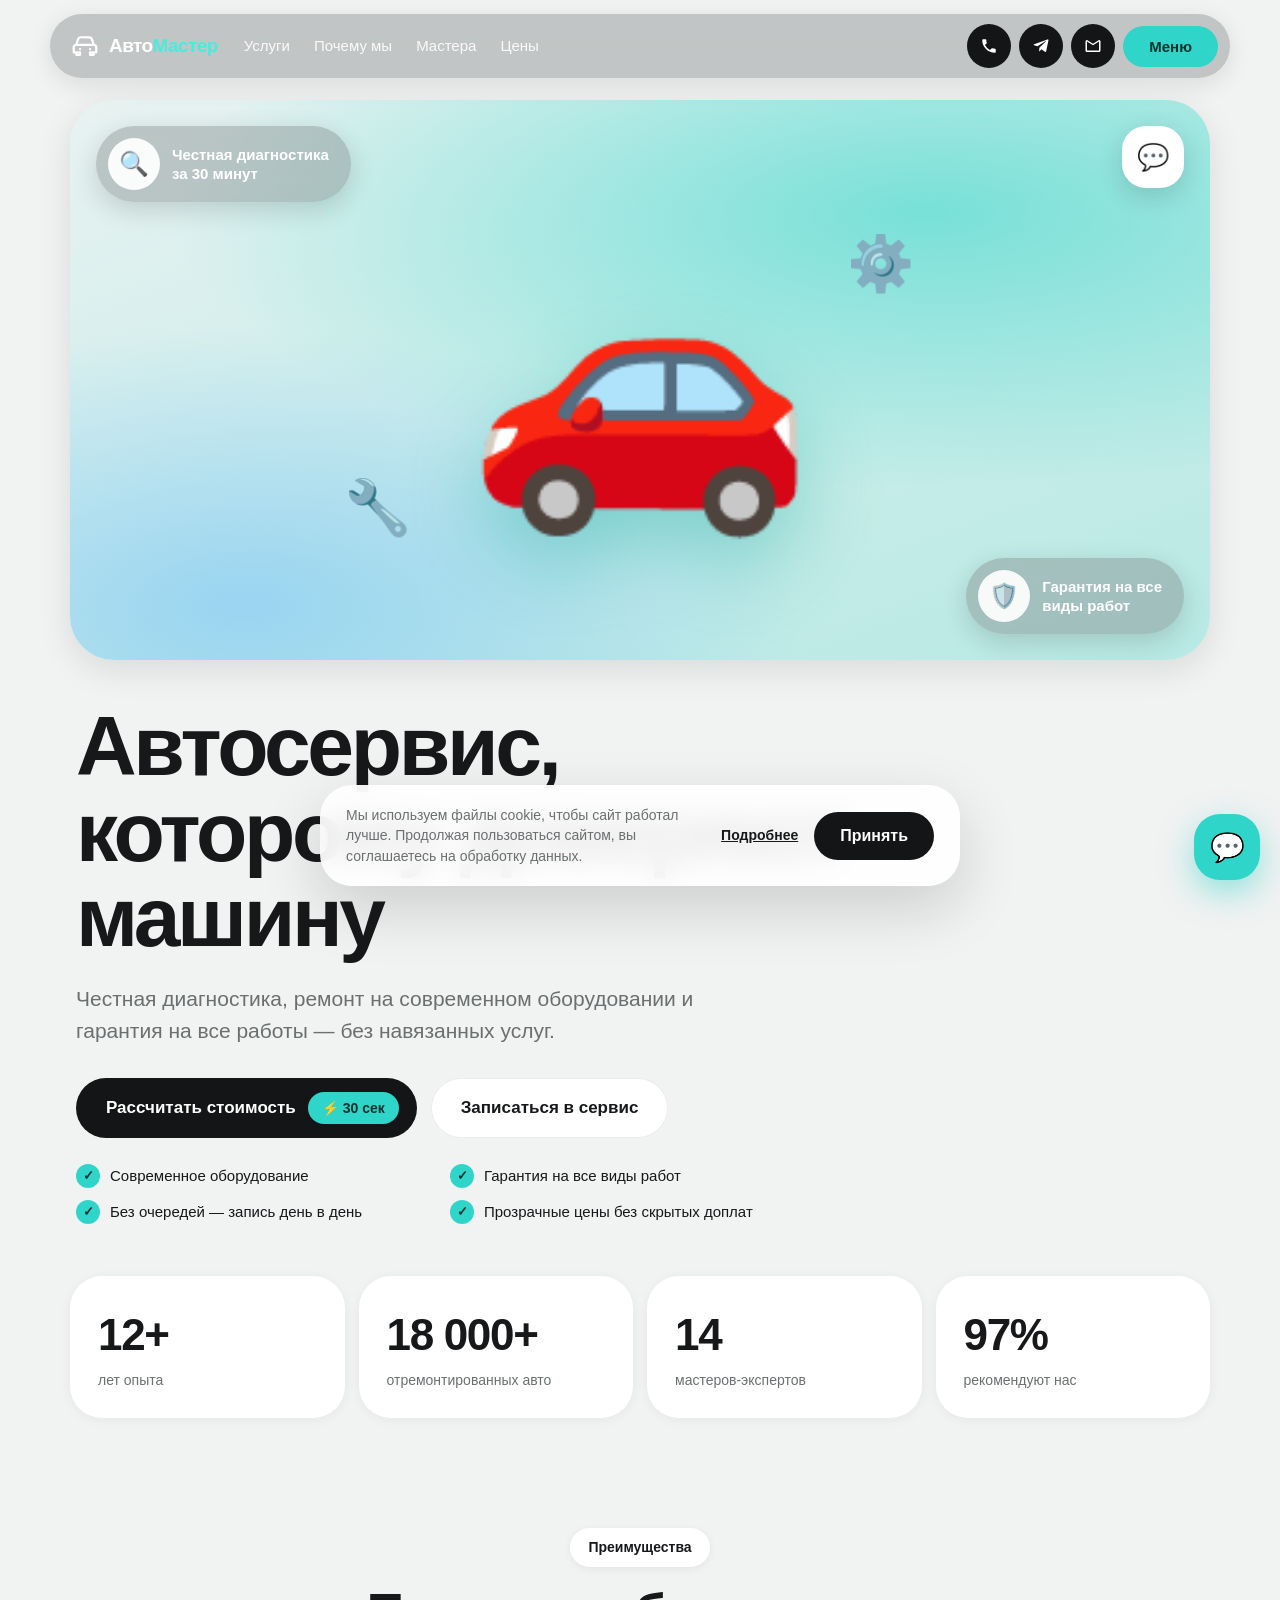
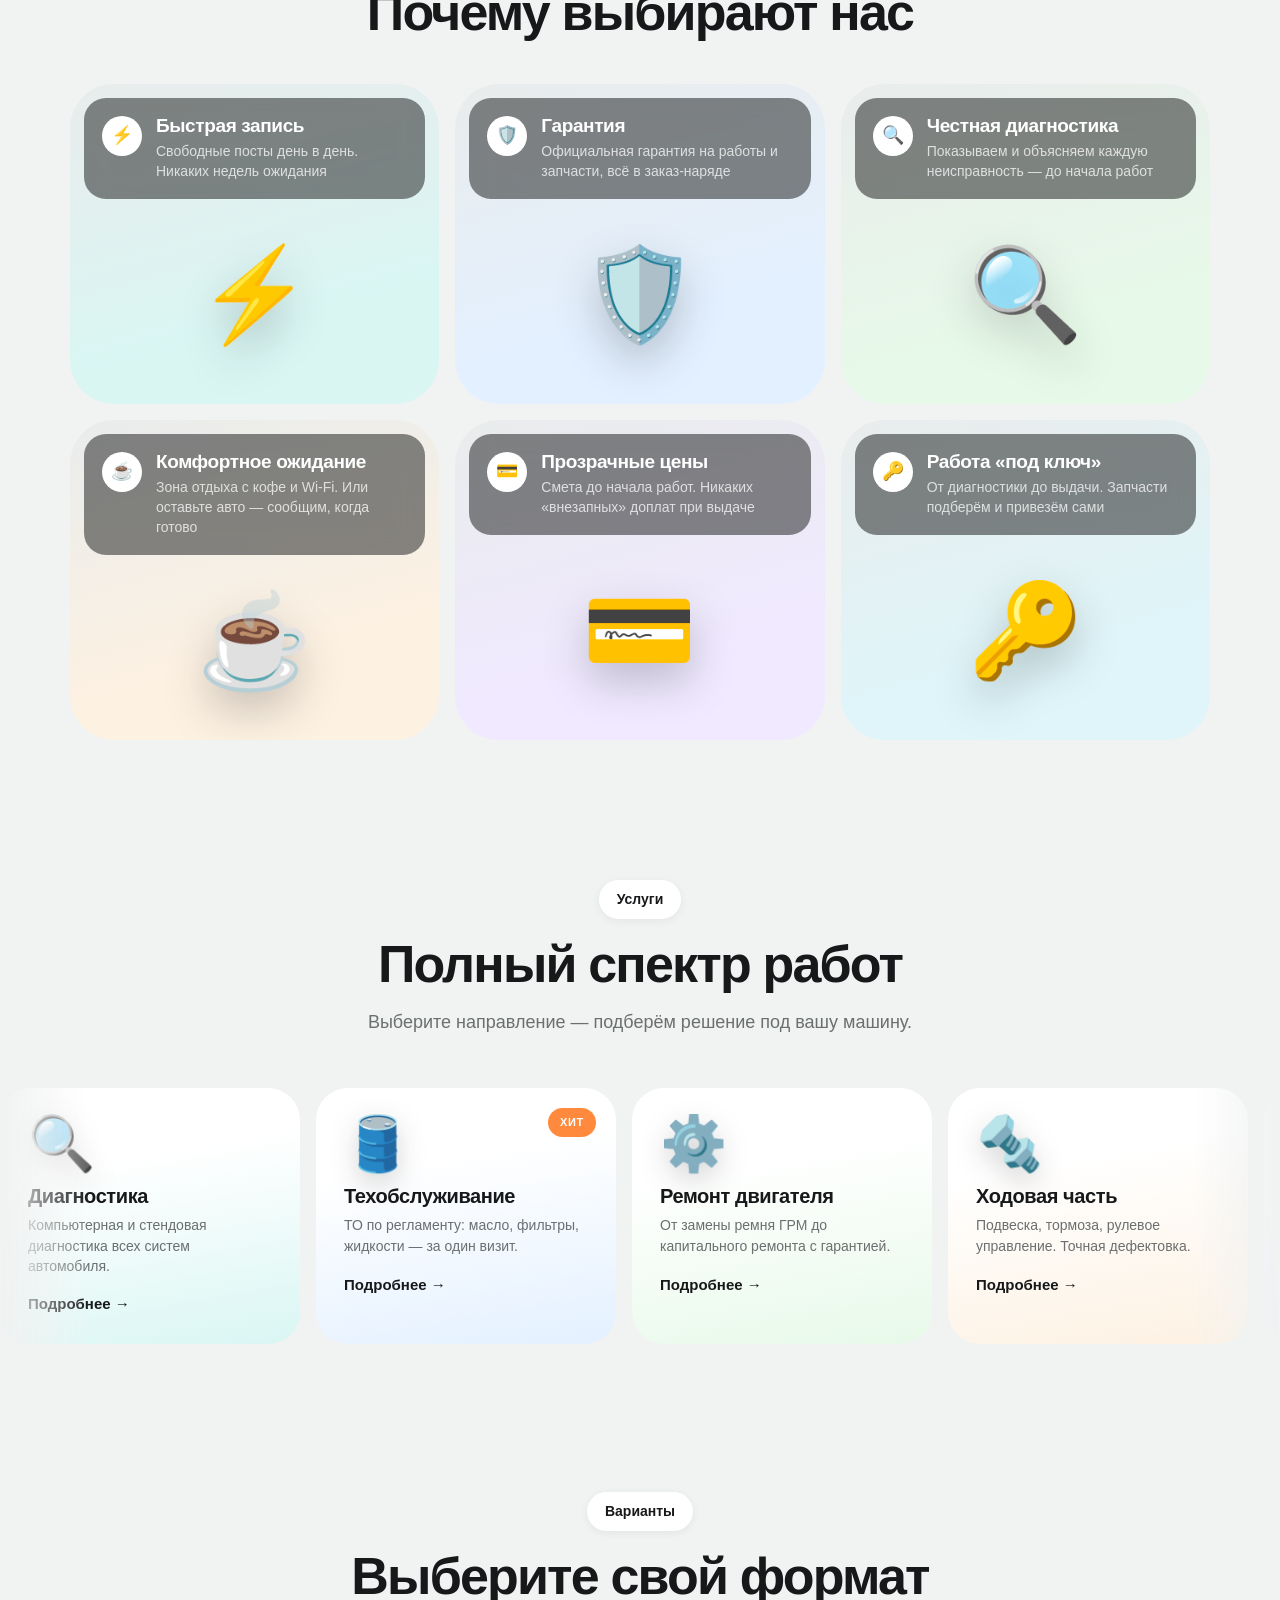
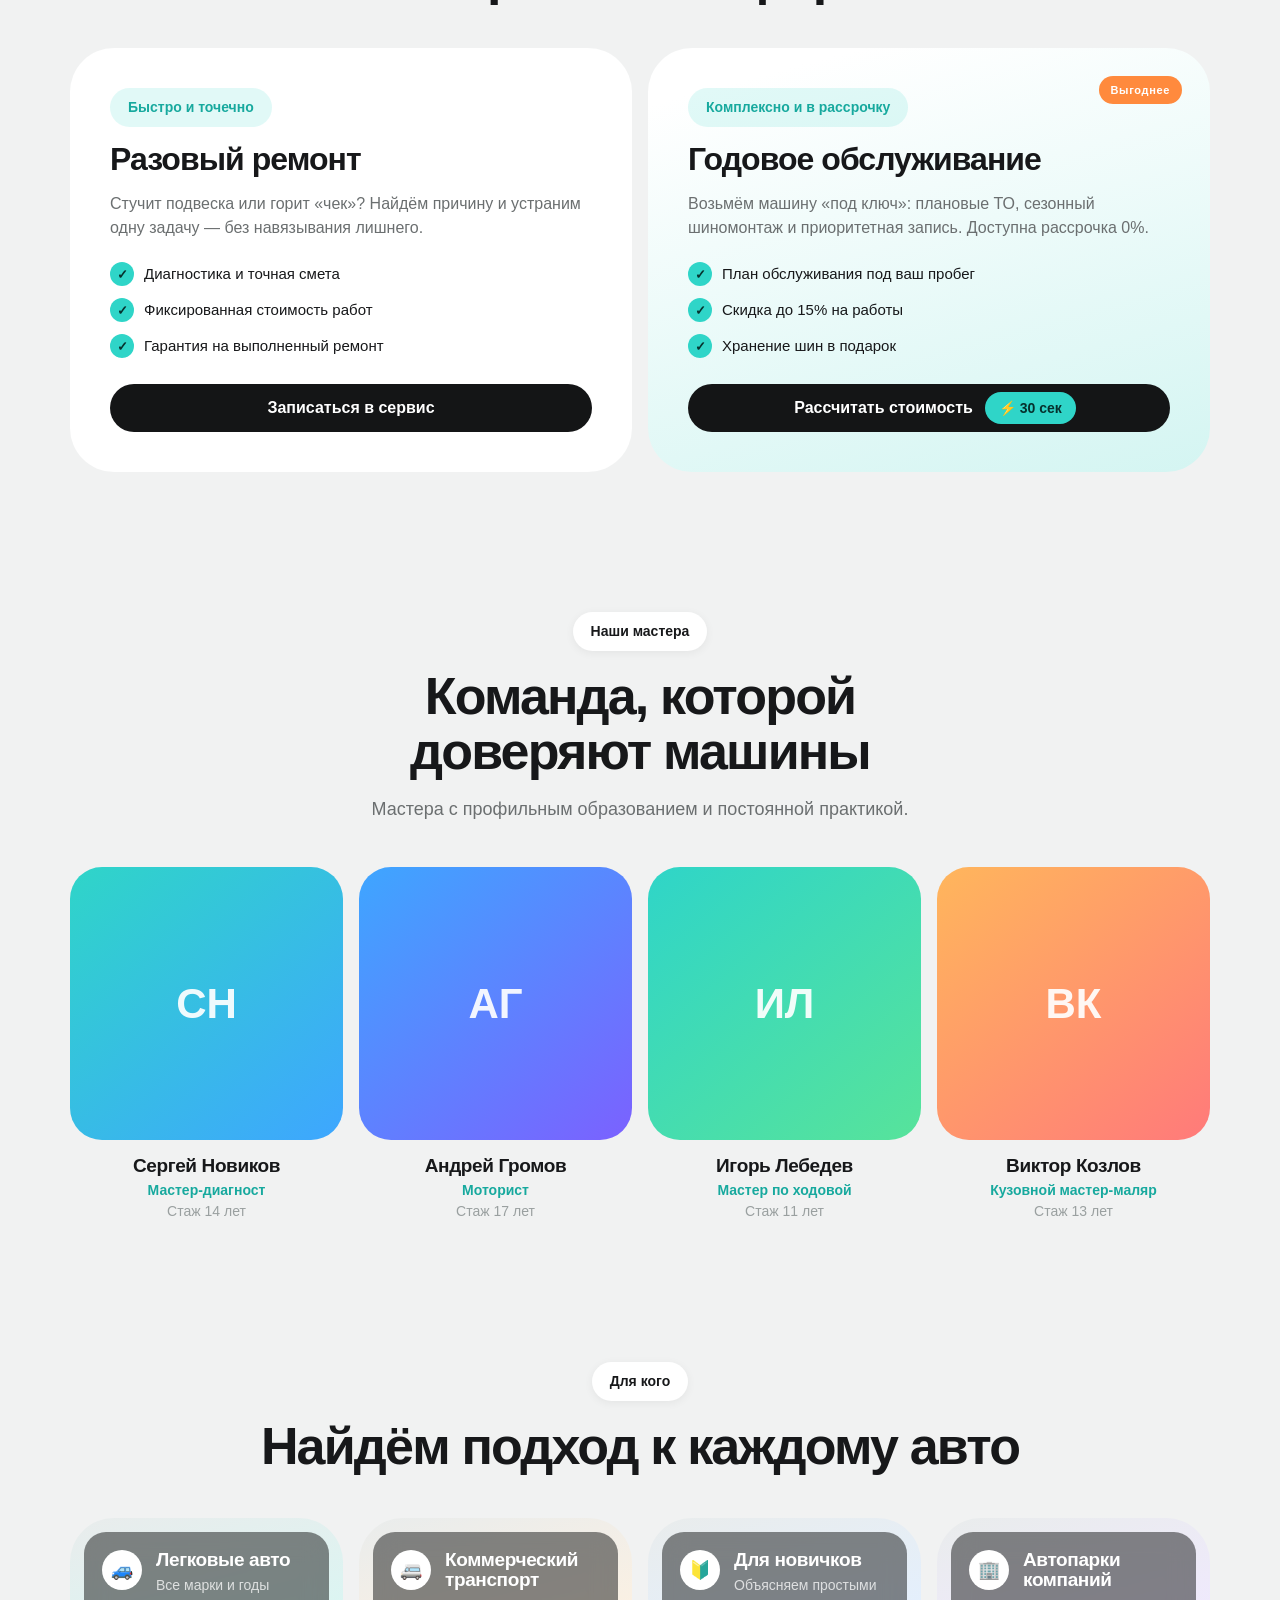
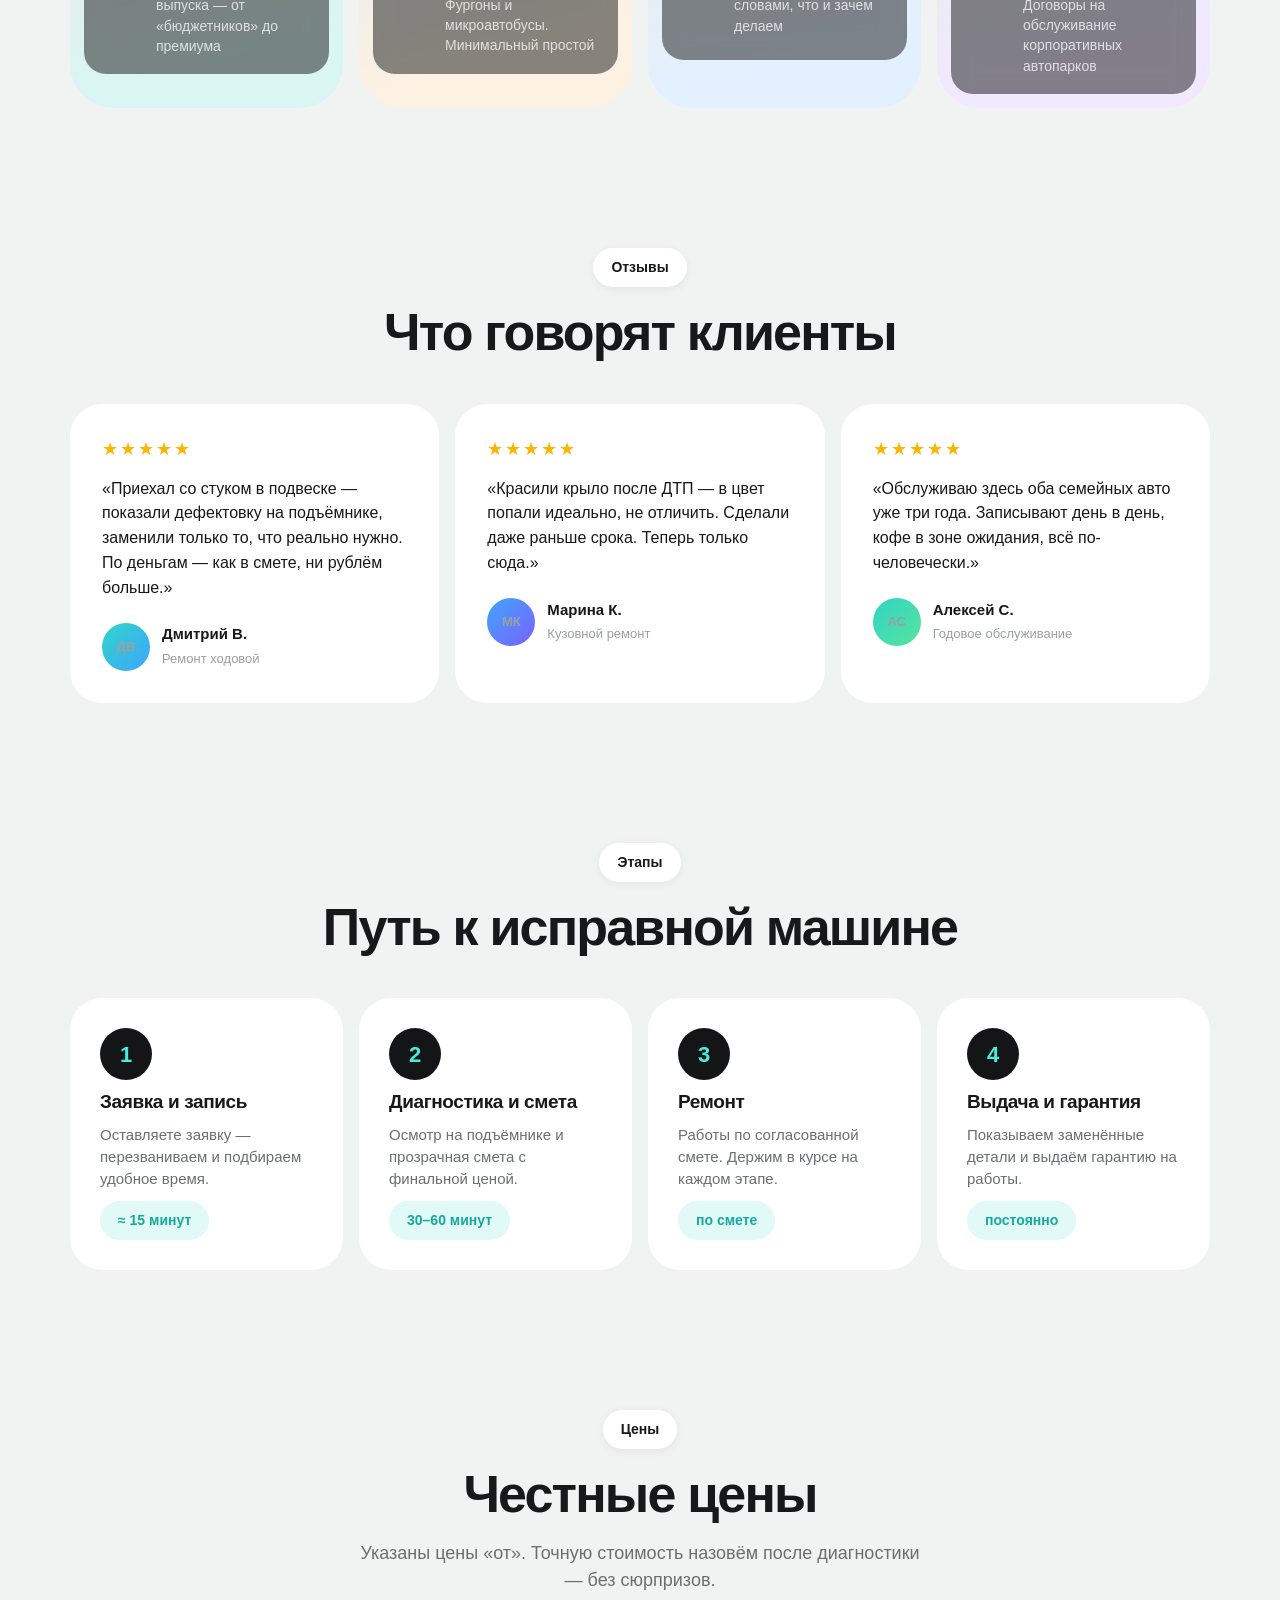
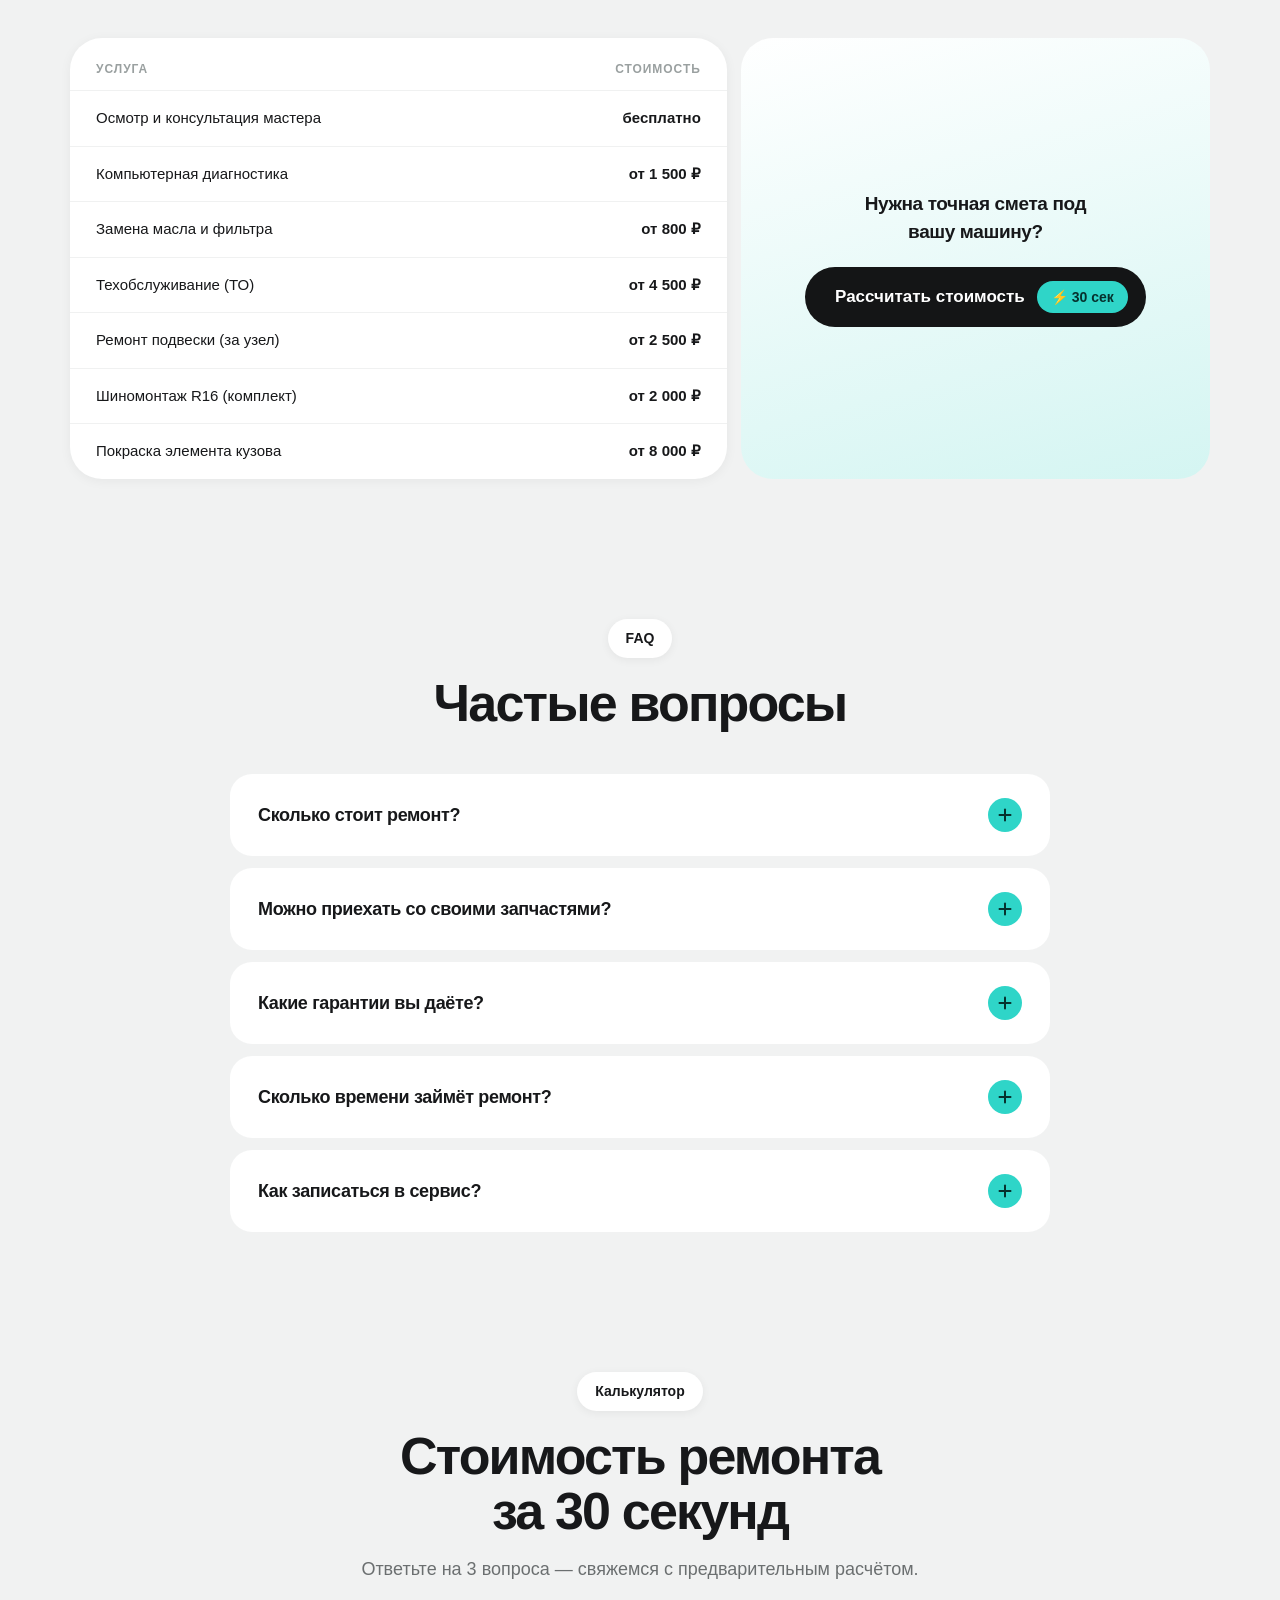
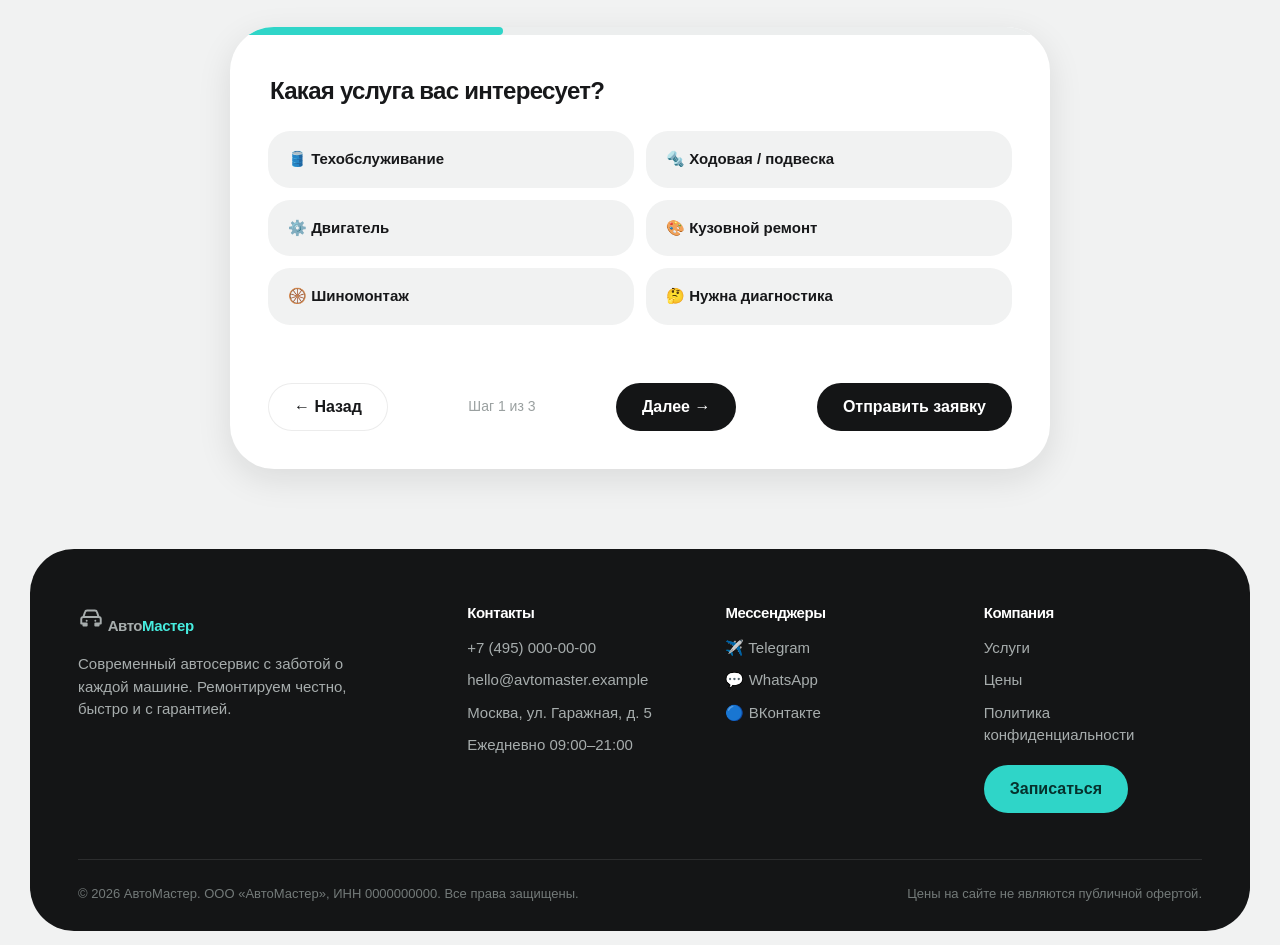
==== auto.html @ b0442d57 "Добавлен лендинг автомастерской «АвтоМастер» на том же дизайне - auto.html — копия дизайна стоматоло" ====
<!DOCTYPE html>
<html lang="ru">
<head>
  <meta charset="UTF-8" />
  <meta name="viewport" content="width=device-width, initial-scale=1.0" />
  <title>АвтоМастер — автосервис, которому доверяют машину | Москва</title>
  <meta name="description" content="Автосервис АвтоМастер в Москве: честная диагностика, гарантия на все работы, запись день в день, прозрачные цены. ТО, ремонт двигателя и ходовой, кузовной ремонт, шиномонтаж, автоэлектрика." />
  <meta name="keywords" content="автосервис, автомастерская, ремонт авто, ТО, диагностика, ремонт двигателя, ходовая, кузовной ремонт, шиномонтаж, Москва" />
  <meta name="theme-color" content="#2FD5C8" />

  <!-- Open Graph -->
  <meta property="og:type" content="website" />
  <meta property="og:title" content="АвтоМастер — автосервис, которому доверяют машину" />
  <meta property="og:description" content="Честная диагностика, гарантия на все работы, запись день в день. Запишитесь на ремонт онлайн." />
  <meta property="og:locale" content="ru_RU" />

  <link rel="stylesheet" href="styles.css" />

  <!-- Structured data for SEO -->
  <script type="application/ld+json">
  {
    "@context": "https://schema.org",
    "@type": "AutoRepair",
    "name": "АвтоМастер",
    "description": "Современный автосервис в Москве",
    "telephone": "+7 (495) 000-00-00",
    "address": {
      "@type": "PostalAddress",
      "streetAddress": "ул. Гаражная, д. 5",
      "addressLocality": "Москва",
      "addressCountry": "RU"
    },
    "openingHours": "Mo-Su 09:00-21:00",
    "priceRange": "₽₽"
  }
  </script>
</head>
<body data-brand="АвтоМастер">

  <!-- ===================== HEADER (floating capsule) ===================== -->
  <header class="header" id="header">
    <div class="header__bar">
      <a href="#hero" class="logo" aria-label="АвтоМастер — на главную">
        <svg width="30" height="30" viewBox="0 0 24 24" fill="none" xmlns="http://www.w3.org/2000/svg" aria-hidden="true">
          <path d="M5 11l1.5-4.5A2 2 0 0 1 8.4 5h7.2a2 2 0 0 1 1.9 1.5L19 11m-14 0h14m-14 0a2 2 0 0 0-2 2v4h2m14-6a2 2 0 0 1 2 2v4h-2m-14 0v2h3v-2m-3 0h3m8 0v2h3v-2m-3 0h3M8 14.5h.01M16 14.5h.01" stroke="currentColor" stroke-width="1.8" stroke-linecap="round" stroke-linejoin="round"/>
        </svg>
        <span class="logo__text">Авто<em>Мастер</em></span>
      </a>

      <nav class="header__nav" aria-label="Основная навигация">
        <a href="#services">Услуги</a>
        <a href="#why">Почему мы</a>
        <a href="#doctors">Мастера</a>
        <a href="#pricing">Цены</a>
      </nav>

      <div class="header__actions">
        <a href="tel:+74950000000" class="icon-btn" aria-label="Позвонить: +7 (495) 000-00-00">
          <svg width="18" height="18" viewBox="0 0 24 24" fill="none" aria-hidden="true"><path d="M6.6 10.8a15 15 0 0 0 6.6 6.6l2.2-2.2c.3-.3.7-.4 1-.2 1.2.4 2.4.6 3.6.6.6 0 1 .4 1 1V20c0 .6-.4 1-1 1A17 17 0 0 1 3 4c0-.6.4-1 1-1h3.4c.6 0 1 .4 1 1 0 1.3.2 2.5.6 3.6.1.4 0 .8-.3 1.1L6.6 10.8Z" fill="currentColor"/></svg>
        </a>
        <a href="#" class="icon-btn" aria-label="Написать в Telegram">
          <svg width="18" height="18" viewBox="0 0 24 24" fill="none" aria-hidden="true"><path d="M21.9 4.6 18.9 19c-.2 1-.8 1.2-1.7.8l-4.6-3.4-2.2 2.1c-.3.3-.5.5-.9.5l.3-4.7L18.4 6c.4-.3-.1-.5-.6-.2L7.3 12.4l-4.5-1.4c-1-.3-1-1 .2-1.4L20.6 3.2c.8-.3 1.5.2 1.3 1.4Z" fill="currentColor"/></svg>
        </a>
        <a href="mailto:hello@avtomaster.example" class="icon-btn" aria-label="Написать на почту">
          <svg width="18" height="18" viewBox="0 0 24 24" fill="none" aria-hidden="true"><path d="M4 4h16c1.1 0 2 .9 2 2v12c0 1.1-.9 2-2 2H4a2 2 0 0 1-2-2V6c0-1.1.9-2 2-2Zm8 7L4 6v12h16V6l-8 5Zm0-2 8-5H4l8 5Z" fill="currentColor"/></svg>
        </a>
        <button class="btn btn--accent header__menu-btn" id="burger" aria-expanded="false" aria-controls="menuOverlay">Меню</button>
      </div>
    </div>

    <!-- fullscreen menu overlay -->
    <div class="menu-overlay" id="menuOverlay" hidden>
      <nav class="menu-overlay__nav" aria-label="Меню">
        <a href="#services">Услуги</a>
        <a href="#why">Почему мы</a>
        <a href="#doctors">Мастера</a>
        <a href="#pricing">Цены</a>
        <a href="#reviews">Отзывы</a>
        <a href="#footer">Контакты</a>
      </nav>
      <div class="menu-overlay__foot">
        <a href="tel:+74950000000" class="menu-overlay__phone">+7 (495) 000-00-00</a>
        <button class="btn btn--dark btn--block" data-open-modal>Записаться в сервис</button>
      </div>
    </div>
  </header>

  <main>
    <!-- ===================== HERO ===================== -->
    <section class="hero" id="hero">
      <div class="container">
        <div class="hero__media reveal" data-reveal>
          <div class="hero__scene" aria-hidden="true">
            <span class="hero__tooth">🚗</span>
            <span class="hero__spark hero__spark--1">⚙️</span>
            <span class="hero__spark hero__spark--2">🔧</span>
          </div>
          <div class="glass-chip hero__chip hero__chip--1">
            <span class="glass-chip__icon">🔍</span>
            <span>Честная диагностика<br>за 30 минут</span>
          </div>
          <div class="glass-chip hero__chip hero__chip--2">
            <span class="glass-chip__icon">🛡️</span>
            <span>Гарантия на все<br>виды работ</span>
          </div>
          <button class="hero__chat" data-open-modal aria-label="Открыть форму записи">💬</button>
        </div>

        <div class="hero__content">
          <h1 class="hero__title">
            <span class="reveal" data-reveal>Автосервис,</span>
            <span class="reveal" data-reveal>которому доверяют</span>
            <span class="reveal" data-reveal>машину</span>
          </h1>
          <p class="hero__subtitle reveal" data-reveal>
            Честная диагностика, ремонт на современном оборудовании
            и гарантия на все работы — без навязанных услуг.
          </p>
          <div class="hero__cta reveal" data-reveal>
            <button class="btn btn--dark btn--xl" data-open-quiz>
              Рассчитать стоимость
              <span class="btn__pill">⚡ 30 сек</span>
            </button>
            <button class="btn btn--white btn--xl" data-open-modal>Записаться в сервис</button>
          </div>
          <ul class="hero__bullets reveal" data-reveal>
            <li><span class="check" aria-hidden="true">✓</span> Современное оборудование</li>
            <li><span class="check" aria-hidden="true">✓</span> Гарантия на все виды работ</li>
            <li><span class="check" aria-hidden="true">✓</span> Без очередей — запись день в день</li>
            <li><span class="check" aria-hidden="true">✓</span> Прозрачные цены без скрытых доплат</li>
          </ul>
        </div>

        <div class="stats reveal" data-reveal>
          <div class="stat">
            <span class="stat__num" data-count="12" data-suffix="+">0</span>
            <span class="stat__label">лет опыта</span>
          </div>
          <div class="stat">
            <span class="stat__num" data-count="18000" data-suffix="+">0</span>
            <span class="stat__label">отремонтированных авто</span>
          </div>
          <div class="stat">
            <span class="stat__num" data-count="14">0</span>
            <span class="stat__label">мастеров-экспертов</span>
          </div>
          <div class="stat">
            <span class="stat__num" data-count="97" data-suffix="%">0</span>
            <span class="stat__label">рекомендуют нас</span>
          </div>
        </div>
      </div>
    </section>

    <!-- ===================== WHY US ===================== -->
    <section class="section" id="why">
      <div class="container">
        <div class="section__head reveal" data-reveal>
          <span class="chip">Преимущества</span>
          <h2 class="section__title">Почему выбирают нас</h2>
        </div>
        <div class="grid grid--3">
          <article class="gcard reveal" data-reveal style="--tint:#d9f6f3">
            <div class="gcard__caption">
              <span class="gcard__dot" aria-hidden="true">⚡</span>
              <div><h3>Быстрая запись</h3><p>Свободные посты день в день. Никаких недель ожидания</p></div>
            </div>
            <span class="gcard__art" aria-hidden="true">⚡</span>
          </article>
          <article class="gcard reveal" data-reveal style="--tint:#e3f0ff">
            <div class="gcard__caption">
              <span class="gcard__dot" aria-hidden="true">🛡️</span>
              <div><h3>Гарантия</h3><p>Официальная гарантия на работы и запчасти, всё в заказ-наряде</p></div>
            </div>
            <span class="gcard__art" aria-hidden="true">🛡️</span>
          </article>
          <article class="gcard reveal" data-reveal style="--tint:#e7f9e9">
            <div class="gcard__caption">
              <span class="gcard__dot" aria-hidden="true">🔍</span>
              <div><h3>Честная диагностика</h3><p>Показываем и объясняем каждую неисправность — до начала работ</p></div>
            </div>
            <span class="gcard__art" aria-hidden="true">🔍</span>
          </article>
          <article class="gcard reveal" data-reveal style="--tint:#fdf1e2">
            <div class="gcard__caption">
              <span class="gcard__dot" aria-hidden="true">☕</span>
              <div><h3>Комфортное ожидание</h3><p>Зона отдыха с кофе и Wi-Fi. Или оставьте авто — сообщим, когда готово</p></div>
            </div>
            <span class="gcard__art" aria-hidden="true">☕</span>
          </article>
          <article class="gcard reveal" data-reveal style="--tint:#f0e9ff">
            <div class="gcard__caption">
              <span class="gcard__dot" aria-hidden="true">💳</span>
              <div><h3>Прозрачные цены</h3><p>Смета до начала работ. Никаких «внезапных» доплат при выдаче</p></div>
            </div>
            <span class="gcard__art" aria-hidden="true">💳</span>
          </article>
          <article class="gcard reveal" data-reveal style="--tint:#dff5f9">
            <div class="gcard__caption">
              <span class="gcard__dot" aria-hidden="true">🔑</span>
              <div><h3>Работа «под ключ»</h3><p>От диагностики до выдачи. Запчасти подберём и привезём сами</p></div>
            </div>
            <span class="gcard__art" aria-hidden="true">🔑</span>
          </article>
        </div>
      </div>
    </section>

    <!-- ===================== SERVICES (marquee) ===================== -->
    <section class="section" id="services">
      <div class="container">
        <div class="section__head reveal" data-reveal>
          <span class="chip">Услуги</span>
          <h2 class="section__title">Полный спектр работ</h2>
          <p class="section__lead">Выберите направление — подберём решение под вашу машину.</p>
        </div>
      </div>

      <div class="marquee" aria-label="Список услуг">
        <div class="marquee__track">
          <article class="service-card" style="--tint:#d9f6f3">
            <span class="service-card__icon" aria-hidden="true">🔍</span>
            <h3>Диагностика</h3>
            <p>Компьютерная и стендовая диагностика всех систем автомобиля.</p>
            <a href="#quiz" data-open-quiz class="link-arrow">Подробнее →</a>
          </article>
          <article class="service-card" style="--tint:#e3f0ff">
            <span class="badge badge--hit">ХИТ</span>
            <span class="service-card__icon" aria-hidden="true">🛢️</span>
            <h3>Техобслуживание</h3>
            <p>ТО по регламенту: масло, фильтры, жидкости — за один визит.</p>
            <a href="#quiz" data-open-quiz class="link-arrow">Подробнее →</a>
          </article>
          <article class="service-card" style="--tint:#e7f9e9">
            <span class="service-card__icon" aria-hidden="true">⚙️</span>
            <h3>Ремонт двигателя</h3>
            <p>От замены ремня ГРМ до капитального ремонта с гарантией.</p>
            <a href="#quiz" data-open-quiz class="link-arrow">Подробнее →</a>
          </article>
          <article class="service-card" style="--tint:#fdf1e2">
            <span class="service-card__icon" aria-hidden="true">🔩</span>
            <h3>Ходовая часть</h3>
            <p>Подвеска, тормоза, рулевое управление. Точная дефектовка.</p>
            <a href="#quiz" data-open-quiz class="link-arrow">Подробнее →</a>
          </article>
          <article class="service-card" style="--tint:#f0e9ff">
            <span class="service-card__icon" aria-hidden="true">🎨</span>
            <h3>Кузовной ремонт</h3>
            <p>Рихтовка, покраска в камере, полировка. Цвет — в точное попадание.</p>
            <a href="#quiz" data-open-quiz class="link-arrow">Подробнее →</a>
          </article>
          <article class="service-card" style="--tint:#dff5f9">
            <span class="badge badge--hit">ХИТ</span>
            <span class="service-card__icon" aria-hidden="true">🛞</span>
            <h3>Шиномонтаж</h3>
            <p>Переобувка, балансировка, хранение сезонных шин.</p>
            <a href="#quiz" data-open-quiz class="link-arrow">Подробнее →</a>
          </article>
          <article class="service-card" style="--tint:#ffeef0">
            <span class="service-card__icon" aria-hidden="true">🔌</span>
            <h3>Автоэлектрика</h3>
            <p>Проводка, стартеры, генераторы, сигнализации и мультимедиа.</p>
            <a href="#quiz" data-open-quiz class="link-arrow">Подробнее →</a>
          </article>
        </div>
      </div>
    </section>

    <!-- ===================== SOLUTION PATHS ===================== -->
    <section class="section" id="paths">
      <div class="container">
        <div class="section__head reveal" data-reveal>
          <span class="chip">Варианты</span>
          <h2 class="section__title">Выберите свой формат</h2>
        </div>
        <div class="grid grid--2">
          <article class="path-card reveal" data-reveal>
            <span class="chip chip--soft">Быстро и точечно</span>
            <h3>Разовый ремонт</h3>
            <p>Стучит подвеска или горит «чек»? Найдём причину и устраним одну задачу — без навязывания лишнего.</p>
            <ul class="path-card__list">
              <li><span class="check">✓</span> Диагностика и точная смета</li>
              <li><span class="check">✓</span> Фиксированная стоимость работ</li>
              <li><span class="check">✓</span> Гарантия на выполненный ремонт</li>
            </ul>
            <button class="btn btn--dark btn--block" data-open-modal>Записаться в сервис</button>
          </article>

          <article class="path-card path-card--accent reveal" data-reveal>
            <span class="badge badge--hit path-card__badge">Выгоднее</span>
            <span class="chip chip--soft">Комплексно и в рассрочку</span>
            <h3>Годовое обслуживание</h3>
            <p>Возьмём машину «под ключ»: плановые ТО, сезонный шиномонтаж и приоритетная запись. Доступна рассрочка 0%.</p>
            <ul class="path-card__list">
              <li><span class="check">✓</span> План обслуживания под ваш пробег</li>
              <li><span class="check">✓</span> Скидка до 15% на работы</li>
              <li><span class="check">✓</span> Хранение шин в подарок</li>
            </ul>
            <button class="btn btn--dark btn--block" data-open-quiz>Рассчитать стоимость <span class="btn__pill">⚡ 30 сек</span></button>
          </article>
        </div>
      </div>
    </section>

    <!-- ===================== MASTERS ===================== -->
    <section class="section" id="doctors">
      <div class="container">
        <div class="section__head reveal" data-reveal>
          <span class="chip">Наши мастера</span>
          <h2 class="section__title">Команда, которой доверяют машины</h2>
          <p class="section__lead">Мастера с профильным образованием и постоянной практикой.</p>
        </div>
        <div class="grid grid--4">
          <article class="doctor reveal" data-reveal>
            <div class="doctor__photo" style="--c1:#2FD5C8;--c2:#3EA6FF" aria-hidden="true"><span>СН</span></div>
            <h3>Сергей Новиков</h3>
            <p class="doctor__spec">Мастер-диагност</p>
            <p class="doctor__exp">Стаж 14 лет</p>
          </article>
          <article class="doctor reveal" data-reveal>
            <div class="doctor__photo" style="--c1:#3EA6FF;--c2:#7B61FF" aria-hidden="true"><span>АГ</span></div>
            <h3>Андрей Громов</h3>
            <p class="doctor__spec">Моторист</p>
            <p class="doctor__exp">Стаж 17 лет</p>
          </article>
          <article class="doctor reveal" data-reveal>
            <div class="doctor__photo" style="--c1:#2FD5C8;--c2:#57E39B" aria-hidden="true"><span>ИЛ</span></div>
            <h3>Игорь Лебедев</h3>
            <p class="doctor__spec">Мастер по ходовой</p>
            <p class="doctor__exp">Стаж 11 лет</p>
          </article>
          <article class="doctor reveal" data-reveal>
            <div class="doctor__photo" style="--c1:#FFB65C;--c2:#FF7A7A" aria-hidden="true"><span>ВК</span></div>
            <h3>Виктор Козлов</h3>
            <p class="doctor__spec">Кузовной мастер-маляр</p>
            <p class="doctor__exp">Стаж 13 лет</p>
          </article>
        </div>
      </div>
    </section>

    <!-- ===================== FOR WHOM ===================== -->
    <section class="section" id="forwhom">
      <div class="container">
        <div class="section__head reveal" data-reveal>
          <span class="chip">Для кого</span>
          <h2 class="section__title">Найдём подход к каждому авто</h2>
        </div>
        <div class="grid grid--4">
          <article class="gcard gcard--mini reveal" data-reveal style="--tint:#d9f6f3">
            <div class="gcard__caption">
              <span class="gcard__dot" aria-hidden="true">🚙</span>
              <div><h3>Легковые авто</h3><p>Все марки и годы выпуска — от «бюджетников» до премиума</p></div>
            </div>
          </article>
          <article class="gcard gcard--mini reveal" data-reveal style="--tint:#fdf1e2">
            <div class="gcard__caption">
              <span class="gcard__dot" aria-hidden="true">🚐</span>
              <div><h3>Коммерческий транспорт</h3><p>Фургоны и микроавтобусы. Минимальный простой</p></div>
            </div>
          </article>
          <article class="gcard gcard--mini reveal" data-reveal style="--tint:#e3f0ff">
            <div class="gcard__caption">
              <span class="gcard__dot" aria-hidden="true">🔰</span>
              <div><h3>Для новичков</h3><p>Объясняем простыми словами, что и зачем делаем</p></div>
            </div>
          </article>
          <article class="gcard gcard--mini reveal" data-reveal style="--tint:#f0e9ff">
            <div class="gcard__caption">
              <span class="gcard__dot" aria-hidden="true">🏢</span>
              <div><h3>Автопарки компаний</h3><p>Договоры на обслуживание корпоративных автопарков</p></div>
            </div>
          </article>
        </div>
      </div>
    </section>

    <!-- ===================== REVIEWS ===================== -->
    <section class="section" id="reviews">
      <div class="container">
        <div class="section__head reveal" data-reveal>
          <span class="chip">Отзывы</span>
          <h2 class="section__title">Что говорят клиенты</h2>
        </div>
        <div class="grid grid--3">
          <article class="review reveal" data-reveal>
            <div class="review__stars" aria-label="Оценка 5 из 5">★★★★★</div>
            <p class="review__text">«Приехал со стуком в подвеске — показали дефектовку на подъёмнике, заменили только то, что реально нужно. По деньгам — как в смете, ни рублём больше.»</p>
            <div class="review__author">
              <span class="review__avatar" style="--c1:#2FD5C8;--c2:#3EA6FF">ДВ</span>
              <div><strong>Дмитрий В.</strong><span>Ремонт ходовой</span></div>
            </div>
          </article>
          <article class="review reveal" data-reveal>
            <div class="review__stars" aria-label="Оценка 5 из 5">★★★★★</div>
            <p class="review__text">«Красили крыло после ДТП — в цвет попали идеально, не отличить. Сделали даже раньше срока. Теперь только сюда.»</p>
            <div class="review__author">
              <span class="review__avatar" style="--c1:#3EA6FF;--c2:#7B61FF">МК</span>
              <div><strong>Марина К.</strong><span>Кузовной ремонт</span></div>
            </div>
          </article>
          <article class="review reveal" data-reveal>
            <div class="review__stars" aria-label="Оценка 5 из 5">★★★★★</div>
            <p class="review__text">«Обслуживаю здесь оба семейных авто уже три года. Записывают день в день, кофе в зоне ожидания, всё по-человечески.»</p>
            <div class="review__author">
              <span class="review__avatar" style="--c1:#2FD5C8;--c2:#57E39B">АС</span>
              <div><strong>Алексей С.</strong><span>Годовое обслуживание</span></div>
            </div>
          </article>
        </div>
      </div>
    </section>

    <!-- ===================== PROCESS ===================== -->
    <section class="section" id="process">
      <div class="container">
        <div class="section__head reveal" data-reveal>
          <span class="chip">Этапы</span>
          <h2 class="section__title">Путь к исправной машине</h2>
        </div>
        <div class="steps">
          <article class="step reveal" data-reveal>
            <span class="step__num">1</span>
            <h3>Заявка и запись</h3>
            <p>Оставляете заявку — перезваниваем и подбираем удобное время.</p>
            <span class="chip chip--soft">≈ 15 минут</span>
          </article>
          <article class="step reveal" data-reveal>
            <span class="step__num">2</span>
            <h3>Диагностика и смета</h3>
            <p>Осмотр на подъёмнике и прозрачная смета с финальной ценой.</p>
            <span class="chip chip--soft">30–60 минут</span>
          </article>
          <article class="step reveal" data-reveal>
            <span class="step__num">3</span>
            <h3>Ремонт</h3>
            <p>Работы по согласованной смете. Держим в курсе на каждом этапе.</p>
            <span class="chip chip--soft">по смете</span>
          </article>
          <article class="step reveal" data-reveal>
            <span class="step__num">4</span>
            <h3>Выдача и гарантия</h3>
            <p>Показываем заменённые детали и выдаём гарантию на работы.</p>
            <span class="chip chip--soft">постоянно</span>
          </article>
        </div>
      </div>
    </section>

    <!-- ===================== PRICING ===================== -->
    <section class="section" id="pricing">
      <div class="container">
        <div class="section__head reveal" data-reveal>
          <span class="chip">Цены</span>
          <h2 class="section__title">Честные цены</h2>
          <p class="section__lead">Указаны цены «от». Точную стоимость назовём после диагностики — без сюрпризов.</p>
        </div>
        <div class="pricing reveal" data-reveal>
          <table class="pricing__table">
            <thead>
              <tr><th scope="col">Услуга</th><th scope="col">Стоимость</th></tr>
            </thead>
            <tbody>
              <tr><td>Осмотр и консультация мастера</td><td>бесплатно</td></tr>
              <tr><td>Компьютерная диагностика</td><td>от 1 500 ₽</td></tr>
              <tr><td>Замена масла и фильтра</td><td>от 800 ₽</td></tr>
              <tr><td>Техобслуживание (ТО)</td><td>от 4 500 ₽</td></tr>
              <tr><td>Ремонт подвески (за узел)</td><td>от 2 500 ₽</td></tr>
              <tr><td>Шиномонтаж R16 (комплект)</td><td>от 2 000 ₽</td></tr>
              <tr><td>Покраска элемента кузова</td><td>от 8 000 ₽</td></tr>
            </tbody>
          </table>
          <div class="pricing__cta">
            <p>Нужна точная смета под вашу машину?</p>
            <button class="btn btn--dark btn--xl" data-open-quiz>Рассчитать стоимость <span class="btn__pill">⚡ 30 сек</span></button>
          </div>
        </div>
      </div>
    </section>

    <!-- ===================== FAQ ===================== -->
    <section class="section" id="faq">
      <div class="container container--narrow">
        <div class="section__head reveal" data-reveal>
          <span class="chip">FAQ</span>
          <h2 class="section__title">Частые вопросы</h2>
        </div>
        <div class="faq">
          <div class="faq__item reveal" data-reveal>
            <button class="faq__q" aria-expanded="false">
              <span>Сколько стоит ремонт?</span><span class="faq__icon" aria-hidden="true"></span>
            </button>
            <div class="faq__a"><p>Стоимость зависит от объёма работ. После диагностики составляем точную смету — вы заранее знаете финальную цену и подтверждаете её до начала ремонта. Осмотр бесплатный.</p></div>
          </div>
          <div class="faq__item reveal" data-reveal>
            <button class="faq__q" aria-expanded="false">
              <span>Можно приехать со своими запчастями?</span><span class="faq__icon" aria-hidden="true"></span>
            </button>
            <div class="faq__a"><p>Да, установим ваши запчасти. Но на детали, которые подбираем и привозим мы, действует наша гарантия — и на запчасть, и на работу.</p></div>
          </div>
          <div class="faq__item reveal" data-reveal>
            <button class="faq__q" aria-expanded="false">
              <span>Какие гарантии вы даёте?</span><span class="faq__icon" aria-hidden="true"></span>
            </button>
            <div class="faq__a"><p>На все виды работ действует официальная гарантия, зафиксированная в заказ-наряде. На установленные нами запчасти — гарантия производителя.</p></div>
          </div>
          <div class="faq__item reveal" data-reveal>
            <button class="faq__q" aria-expanded="false">
              <span>Сколько времени займёт ремонт?</span><span class="faq__icon" aria-hidden="true"></span>
            </button>
            <div class="faq__a"><p>Диагностика — 30–60 минут, ТО — 1–2 часа, большинство ремонтов — в течение дня. Сроки сложных работ назовём после дефектовки и зафиксируем в смете.</p></div>
          </div>
          <div class="faq__item reveal" data-reveal>
            <button class="faq__q" aria-expanded="false">
              <span>Как записаться в сервис?</span><span class="faq__icon" aria-hidden="true"></span>
            </button>
            <div class="faq__a"><p>Нажмите «Записаться в сервис» или оставьте заявку через калькулятор. Мы перезвоним в течение 15 минут и подберём удобное время — часто в тот же день.</p></div>
          </div>
        </div>
      </div>
    </section>

    <!-- ===================== QUIZ / CALCULATOR ===================== -->
    <section class="section" id="quiz">
      <div class="container container--narrow">
        <div class="section__head reveal" data-reveal>
          <span class="chip">Калькулятор</span>
          <h2 class="section__title">Стоимость ремонта за 30 секунд</h2>
          <p class="section__lead">Ответьте на 3 вопроса — свяжемся с предварительным расчётом.</p>
        </div>
        <div class="quiz reveal" data-reveal id="quizWidget">
          <div class="quiz__progress"><span class="quiz__progress-bar" id="quizBar"></span></div>
          <form class="quiz__form" id="quizForm" novalidate>
            <div class="quiz__viewport">
              <!-- Step 1 -->
              <fieldset class="quiz__step is-active" data-step="1">
                <legend class="quiz__legend">Какая услуга вас интересует?</legend>
                <div class="quiz__options" role="radiogroup" aria-label="Услуга">
                  <label class="quiz__opt"><input type="radio" name="service" value="Техобслуживание (ТО)" required><span>🛢️ Техобслуживание</span></label>
                  <label class="quiz__opt"><input type="radio" name="service" value="Ходовая / подвеска"><span>🔩 Ходовая / подвеска</span></label>
                  <label class="quiz__opt"><input type="radio" name="service" value="Двигатель"><span>⚙️ Двигатель</span></label>
                  <label class="quiz__opt"><input type="radio" name="service" value="Кузовной ремонт"><span>🎨 Кузовной ремонт</span></label>
                  <label class="quiz__opt"><input type="radio" name="service" value="Шиномонтаж"><span>🛞 Шиномонтаж</span></label>
                  <label class="quiz__opt"><input type="radio" name="service" value="Не знаю, нужна диагностика"><span>🤔 Нужна диагностика</span></label>
                </div>
                <p class="quiz__error" data-error></p>
              </fieldset>

              <!-- Step 2 -->
              <fieldset class="quiz__step" data-step="2" hidden>
                <legend class="quiz__legend">Насколько срочно нужна помощь?</legend>
                <div class="quiz__options" role="radiogroup" aria-label="Срочность">
                  <label class="quiz__opt"><input type="radio" name="urgency" value="Машина не едет — нужно срочно" required><span>🚨 Машина не едет, срочно</span></label>
                  <label class="quiz__opt"><input type="radio" name="urgency" value="В ближайшие дни"><span>📅 В ближайшие дни</span></label>
                  <label class="quiz__opt"><input type="radio" name="urgency" value="Планирую, время терпит"><span>🗓️ Планирую заранее</span></label>
                </div>
                <p class="quiz__error" data-error></p>
              </fieldset>

              <!-- Step 3 -->
              <fieldset class="quiz__step" data-step="3" hidden>
                <legend class="quiz__legend">Как с вами удобно связаться?</legend>
                <div class="quiz__field">
                  <label for="qName">Ваше имя</label>
                  <input type="text" id="qName" name="name" placeholder="Например, Андрей" required autocomplete="name">
                </div>
                <div class="quiz__field">
                  <label for="qPhone">Телефон или Telegram</label>
                  <input type="text" id="qPhone" name="contact" placeholder="+7 (___) ___-__-__ или @username" required autocomplete="tel">
                </div>
                <div class="quiz__radios" role="radiogroup" aria-label="Способ связи">
                  <label class="quiz__chip"><input type="radio" name="channel" value="Телефонный звонок" checked><span>📞 Позвонить</span></label>
                  <label class="quiz__chip"><input type="radio" name="channel" value="Telegram"><span>✈️ Telegram</span></label>
                  <label class="quiz__chip"><input type="radio" name="channel" value="WhatsApp"><span>💬 WhatsApp</span></label>
                </div>
                <label class="quiz__consent">
                  <input type="checkbox" name="consent" required>
                  <span>Я согласен(-на) на обработку персональных данных согласно <a href="#privacy" data-open-privacy>политике конфиденциальности</a>.</span>
                </label>
                <p class="quiz__error" data-error></p>
              </fieldset>

              <!-- Success -->
              <div class="quiz__step quiz__success" data-step="done" hidden>
                <div class="quiz__success-icon" aria-hidden="true">✓</div>
                <h3>Заявка отправлена!</h3>
                <p>Спасибо! Мы свяжемся с вами в течение 15 минут в рабочее время и назовём предварительную стоимость.</p>
                <button type="button" class="btn btn--white" data-quiz-restart>Отправить ещё одну заявку</button>
              </div>
            </div>

            <div class="quiz__nav" id="quizNav">
              <button type="button" class="btn btn--white" id="quizBack" hidden>← Назад</button>
              <span class="quiz__counter" id="quizCounter">Шаг 1 из 3</span>
              <button type="button" class="btn btn--dark" id="quizNext">Далее →</button>
              <button type="submit" class="btn btn--dark" id="quizSubmit" hidden>Отправить заявку</button>
            </div>
          </form>
        </div>
      </div>
    </section>
  </main>

  <!-- ===================== FOOTER ===================== -->
  <footer class="footer" id="footer">
    <div class="footer__box">
      <div class="footer__inner">
        <div class="footer__col footer__brand">
          <a href="#hero" class="logo logo--light">
            <svg width="26" height="26" viewBox="0 0 24 24" fill="none" aria-hidden="true"><path d="M5 11l1.5-4.5A2 2 0 0 1 8.4 5h7.2a2 2 0 0 1 1.9 1.5L19 11m-14 0h14m-14 0a2 2 0 0 0-2 2v4h2m14-6a2 2 0 0 1 2 2v4h-2m-14 0v2h3v-2m-3 0h3m8 0v2h3v-2m-3 0h3M8 14.5h.01M16 14.5h.01" stroke="currentColor" stroke-width="1.8" stroke-linecap="round" stroke-linejoin="round"/></svg>
            <span class="logo__text">Авто<em>Мастер</em></span>
          </a>
          <p>Современный автосервис с заботой о каждой машине. Ремонтируем честно, быстро и с гарантией.</p>
        </div>
        <div class="footer__col">
          <h4>Контакты</h4>
          <a href="tel:+74950000000">+7 (495) 000-00-00</a>
          <a href="mailto:hello@avtomaster.example">hello@avtomaster.example</a>
          <p>Москва, ул. Гаражная, д. 5</p>
          <p>Ежедневно 09:00–21:00</p>
        </div>
        <div class="footer__col">
          <h4>Мессенджеры</h4>
          <a href="#" aria-label="Telegram">✈️ Telegram</a>
          <a href="#" aria-label="WhatsApp">💬 WhatsApp</a>
          <a href="#" aria-label="ВКонтакте">🔵 ВКонтакте</a>
        </div>
        <div class="footer__col">
          <h4>Компания</h4>
          <a href="#services">Услуги</a>
          <a href="#pricing">Цены</a>
          <a href="#privacy" data-open-privacy>Политика конфиденциальности</a>
          <button class="btn btn--accent" data-open-modal>Записаться</button>
        </div>
      </div>
      <div class="footer__bottom">
        <p>© 2026 АвтоМастер. ООО «АвтоМастер», ИНН 0000000000. Все права защищены.</p>
        <p class="footer__disclaimer">Цены на сайте не являются публичной офертой.</p>
      </div>
    </div>
  </footer>

  <!-- ===================== MODAL: APPOINTMENT ===================== -->
  <div class="modal" id="modal" hidden>
    <div class="modal__overlay" data-close-modal></div>
    <div class="modal__box" role="dialog" aria-modal="true" aria-labelledby="modalTitle">
      <button class="modal__close" data-close-modal aria-label="Закрыть окно">×</button>
      <h3 id="modalTitle" class="modal__title">Записаться в сервис</h3>
      <p class="modal__lead">Оставьте контакты — перезвоним в течение 15 минут и подберём удобное время.</p>
      <form class="modal__form" id="appointmentForm" novalidate>
        <div class="quiz__field">
          <label for="mName">Ваше имя</label>
          <input type="text" id="mName" name="name" placeholder="Например, Андрей" required autocomplete="name">
        </div>
        <div class="quiz__field">
          <label for="mPhone">Телефон или Telegram</label>
          <input type="text" id="mPhone" name="contact" placeholder="+7 (___) ___-__-__ или @username" required autocomplete="tel">
        </div>
        <label class="quiz__consent">
          <input type="checkbox" name="consent" required>
          <span>Согласен(-на) на обработку персональных данных согласно <a href="#privacy" data-open-privacy>политике конфиденциальности</a>.</span>
        </label>
        <p class="quiz__error" data-error></p>
        <button type="submit" class="btn btn--dark btn--block btn--xl">Отправить заявку</button>
      </form>
      <div class="modal__success" hidden>
        <div class="quiz__success-icon" aria-hidden="true">✓</div>
        <h3>Заявка отправлена!</h3>
        <p>Спасибо! Скоро свяжемся с вами.</p>
      </div>
    </div>
  </div>

  <!-- ===================== MODAL: PRIVACY ===================== -->
  <div class="modal" id="privacyModal" hidden>
    <div class="modal__overlay" data-close-privacy></div>
    <div class="modal__box modal__box--wide" role="dialog" aria-modal="true" aria-labelledby="privacyTitle">
      <button class="modal__close" data-close-privacy aria-label="Закрыть окно">×</button>
      <h3 id="privacyTitle" class="modal__title">Политика конфиденциальности</h3>
      <div class="modal__scroll">
        <p>Настоящая политика описывает порядок обработки персональных данных, которые вы предоставляете при использовании сайта АвтоМастер.</p>
        <p>Оставляя заявку, вы даёте согласие на обработку указанных данных (имя, контактные данные) с целью связи с вами и записи в сервис. Данные не передаются третьим лицам и хранятся с соблюдением требований законодательства РФ.</p>
        <p>Вы можете отозвать согласие, обратившись по контактам, указанным на сайте. Это демонстрационный текст-заглушка — замените его на актуальную политику вашей организации.</p>
      </div>
    </div>
  </div>

  <!-- ===================== COOKIE BANNER ===================== -->
  <div class="cookie" id="cookie" hidden>
    <p>Мы используем файлы cookie, чтобы сайт работал лучше. Продолжая пользоваться сайтом, вы соглашаетесь на обработку данных.</p>
    <div class="cookie__actions">
      <a href="#privacy" data-open-privacy class="cookie__link">Подробнее</a>
      <button class="btn btn--dark" id="cookieAccept">Принять</button>
    </div>
  </div>

  <!-- floating chat button -->
  <button class="fab" data-open-modal aria-label="Открыть форму записи">💬</button>

  <script src="script.js"></script>
</body>
</html>
---- styles.css ----
/* ===================== TOKENS ===================== */
:root {
  --accent: #2FD5C8;
  --accent-bright: #47ecdf;
  --accent-dark: #17a99e;
  --accent-ink: #06312d;          /* text on accent */
  --accent-soft: rgba(47, 213, 200, 0.14);

  --bg: #f1f2f2;                  /* light grey ground, as on reference */
  --card: #ffffff;
  --ink: #141516;                 /* near-black for buttons/frames */
  --text: #17181a;
  --text-soft: #6b6f70;
  --text-mute: #9aa0a0;

  --glass: rgba(120, 124, 124, 0.38);      /* frosted grey capsule */
  --glass-dark: rgba(28, 30, 30, 0.52);    /* frosted dark caption */

  --hit: #ff8a3d;

  --shadow: 0 10px 34px rgba(20, 22, 22, 0.10);
  --shadow-lg: 0 22px 60px rgba(20, 22, 22, 0.16);

  --r-xl: 44px;   /* big cards */
  --r-lg: 32px;
  --r-md: 22px;
  --r-pill: 999px;

  --container: 1180px;
  --ease: cubic-bezier(0.22, 1, 0.36, 1);
}

/* ===================== RESET / BASE ===================== */
* { box-sizing: border-box; }
html { scroll-behavior: smooth; scroll-padding-top: 110px; }
body {
  margin: 0;
  font-family: -apple-system, BlinkMacSystemFont, 'SF Pro Display', 'SF Pro Text', 'Segoe UI', Roboto, 'Helvetica Neue', Arial, sans-serif;
  color: var(--text);
  background: var(--bg);
  line-height: 1.5;
  -webkit-font-smoothing: antialiased;
  text-rendering: optimizeLegibility;
  overflow-x: hidden;
}
h1,h2,h3,h4 { margin: 0; line-height: 1.05; font-weight: 700; letter-spacing: -0.03em; }
p { margin: 0; }
a { color: inherit; text-decoration: none; }
button { font-family: inherit; cursor: pointer; border: none; background: none; color: inherit; }
ul { margin: 0; padding: 0; list-style: none; }
fieldset { min-inline-size: auto; }

.container { width: 100%; max-width: var(--container); margin: 0 auto; padding: 0 20px; }
.container--narrow { max-width: 860px; }

/* ===================== BUTTONS ===================== */
.btn {
  display: inline-flex; align-items: center; justify-content: center; gap: 10px;
  padding: 15px 26px; border-radius: var(--r-pill); font-weight: 600; font-size: 16px;
  transition: transform 0.25s var(--ease), background 0.25s ease, box-shadow 0.25s ease, color 0.25s ease;
  white-space: nowrap;
}
.btn--dark { background: var(--ink); color: #fff; }
.btn--dark:hover { background: #000; transform: scale(1.04); box-shadow: var(--shadow); }
.btn--accent { background: var(--accent); color: var(--accent-ink); }
.btn--accent:hover { background: var(--accent-bright); transform: scale(1.04); }
.btn--white { background: #fff; color: var(--text); box-shadow: inset 0 0 0 1px rgba(20,22,22,0.08); }
.btn--white:hover { transform: scale(1.03); box-shadow: var(--shadow); }
.btn--xl { padding: 20px 30px; font-size: 17px; }
.btn--block { width: 100%; }
.btn__pill {
  background: var(--accent); color: var(--accent-ink);
  font-size: 14px; font-weight: 700; padding: 8px 14px; border-radius: var(--r-pill);
  margin: -8px -12px -8px 2px;
}

/* ===================== CHIPS & BADGES ===================== */
.chip {
  display: inline-flex; align-items: center; gap: 6px;
  background: #fff; color: var(--text); font-size: 14px; font-weight: 600;
  padding: 9px 18px; border-radius: var(--r-pill); box-shadow: 0 2px 10px rgba(20,22,22,0.06);
}
.chip--soft { background: var(--accent-soft); color: var(--accent-dark); box-shadow: none; }
.badge--hit {
  display: inline-flex; background: var(--hit); color: #fff; font-size: 11px; font-weight: 700;
  letter-spacing: 0.06em; padding: 6px 12px; border-radius: var(--r-pill);
  animation: pulse 2s infinite;
}
@keyframes pulse {
  0%,100% { box-shadow: 0 0 0 0 rgba(255,138,61,0.45); }
  50% { box-shadow: 0 0 0 8px rgba(255,138,61,0); }
}

/* ===================== HEADER: floating capsule ===================== */
.header { position: fixed; top: 14px; left: 0; right: 0; z-index: 100; padding: 0 14px; }
.header__bar {
  max-width: var(--container); margin: 0 auto;
  display: flex; align-items: center; gap: 18px;
  background: var(--glass);
  backdrop-filter: blur(18px); -webkit-backdrop-filter: blur(18px);
  border-radius: var(--r-pill); padding: 10px 12px 10px 20px;
  box-shadow: 0 6px 24px rgba(20,22,22,0.10);
  transition: box-shadow 0.3s ease, background 0.3s ease;
}
.header.is-scrolled .header__bar { background: rgba(90, 94, 94, 0.5); box-shadow: 0 10px 30px rgba(20,22,22,0.18); }

.logo { display: inline-flex; align-items: center; gap: 9px; font-weight: 800; font-size: 19px; letter-spacing: -0.03em; color: #fff; }
.header .logo { color: #fff; }
.logo__text em { font-style: normal; color: var(--accent-bright); }
.logo--light { color: #fff; }

.header__nav { display: flex; gap: 24px; margin-left: 8px; }
.header__nav a { color: rgba(255,255,255,0.9); font-size: 15px; font-weight: 500; transition: color 0.2s; }
.header__nav a:hover { color: #fff; }

.header__actions { display: flex; align-items: center; gap: 8px; margin-left: auto; }
.icon-btn {
  display: grid; place-items: center; width: 44px; height: 44px; border-radius: 50%;
  background: var(--ink); color: #fff; transition: transform 0.25s var(--ease), background 0.25s;
}
.icon-btn:hover { background: #000; transform: scale(1.08); }
.header__menu-btn { padding: 12px 26px; font-size: 15px; font-weight: 700; }

/* fullscreen menu overlay */
.menu-overlay {
  position: fixed; inset: 0; z-index: 90; background: rgba(20,22,22,0.92);
  backdrop-filter: blur(18px); -webkit-backdrop-filter: blur(18px);
  display: flex; flex-direction: column; justify-content: center; gap: 40px;
  padding: 110px 28px 40px; animation: fade 0.3s;
}
.menu-overlay[hidden] { display: none; }
.menu-overlay__nav { display: flex; flex-direction: column; gap: 6px; }
.menu-overlay__nav a {
  color: #fff; font-size: clamp(30px, 6vw, 46px); font-weight: 700; letter-spacing: -0.03em;
  padding: 8px 0; transition: color 0.2s, transform 0.25s var(--ease);
}
.menu-overlay__nav a:hover { color: var(--accent-bright); transform: translateX(10px); }
.menu-overlay__foot { display: flex; flex-direction: column; gap: 16px; max-width: 380px; }
.menu-overlay__phone { color: var(--accent-bright); font-size: 22px; font-weight: 700; }
.menu-overlay .btn--dark { background: var(--accent); color: var(--accent-ink); }

/* ===================== SECTIONS ===================== */
.section { padding: 70px 0; }
.section__head { max-width: 760px; margin: 0 auto 44px; text-align: center; display: flex; flex-direction: column; align-items: center; gap: 18px; }
.section__title { font-size: clamp(32px, 5vw, 52px); font-weight: 700; letter-spacing: -0.035em; text-wrap: balance; }
.section__lead { font-size: 18px; color: var(--text-soft); max-width: 560px; }

/* ===================== HERO ===================== */
.hero { padding: 100px 0 40px; }

.hero__media {
  position: relative; border-radius: var(--r-xl); overflow: hidden;
  background:
    radial-gradient(120% 90% at 75% 20%, rgba(47,213,200,0.55), transparent 55%),
    radial-gradient(90% 90% at 15% 90%, rgba(62,166,255,0.35), transparent 55%),
    linear-gradient(160deg, #e8f2f1 0%, #cfeeeb 45%, #b8e9e4 100%);
  min-height: clamp(340px, 52vw, 560px);
  box-shadow: var(--shadow);
}
.hero__scene { position: absolute; inset: 0; display: grid; place-items: center; }
.hero__tooth {
  font-size: clamp(130px, 24vw, 280px); line-height: 1;
  filter: drop-shadow(0 30px 40px rgba(23,169,158,0.4));
  animation: floaty 5s ease-in-out infinite;
}
@keyframes floaty { 0%,100% { transform: translateY(0) rotate(-4deg); } 50% { transform: translateY(-18px) rotate(3deg); } }
.hero__spark { position: absolute; font-size: clamp(28px, 5vw, 54px); }
.hero__spark--1 { top: 22%; right: 26%; animation: floaty 4s ease-in-out infinite reverse; }
.hero__spark--2 { bottom: 20%; left: 24%; animation: floaty 6s ease-in-out infinite; }

.glass-chip {
  position: absolute; display: flex; align-items: center; gap: 12px;
  background: var(--glass); backdrop-filter: blur(14px); -webkit-backdrop-filter: blur(14px);
  color: #fff; font-size: 15px; font-weight: 600; line-height: 1.3;
  padding: 12px 22px 12px 12px; border-radius: var(--r-pill);
  box-shadow: 0 8px 26px rgba(20,22,22,0.16);
}
.glass-chip__icon {
  display: grid; place-items: center; width: 52px; height: 52px; border-radius: 50%;
  background: rgba(255,255,255,0.92); font-size: 24px; flex: none;
}
.hero__chip--1 { top: 26px; left: 26px; animation: floaty 5.5s ease-in-out infinite; }
.hero__chip--2 { bottom: 26px; right: 26px; animation: floaty 6.5s ease-in-out infinite reverse; }

.hero__chat {
  position: absolute; top: 26px; right: 26px; width: 62px; height: 62px; border-radius: 24px;
  background: #fff; font-size: 26px; box-shadow: 0 8px 26px rgba(20,22,22,0.16);
  transition: transform 0.25s var(--ease);
}
.hero__chat:hover { transform: scale(1.1) rotate(-6deg); }

.hero__content { padding: 44px 6px 8px; max-width: 900px; }
.hero__title {
  font-size: clamp(42px, 7.4vw, 84px); font-weight: 700; letter-spacing: -0.04em; line-height: 1.02;
  margin-bottom: 22px;
}
.hero__title span { display: block; }
.hero__subtitle { font-size: clamp(17px, 2vw, 21px); color: var(--text-soft); max-width: 620px; line-height: 1.5; }
.hero__cta { display: flex; flex-wrap: wrap; gap: 14px; margin: 32px 0 26px; }
.hero__bullets { display: grid; grid-template-columns: repeat(2, minmax(0,1fr)); gap: 12px 28px; max-width: 720px; }
.hero__bullets li { display: flex; align-items: center; gap: 10px; font-size: 15px; font-weight: 500; }
.check { display: grid; place-items: center; flex: none; width: 24px; height: 24px; border-radius: 50%; background: var(--accent); color: var(--accent-ink); font-size: 13px; font-weight: 800; }

/* stats band */
.stats {
  margin-top: 44px; display: grid; grid-template-columns: repeat(4, 1fr); gap: 14px;
}
.stat { background: #fff; border-radius: var(--r-lg); padding: 26px 28px; box-shadow: 0 2px 12px rgba(20,22,22,0.05); }
.stat__num { display: block; font-size: clamp(30px, 3.6vw, 44px); font-weight: 800; letter-spacing: -0.03em; color: var(--text); font-variant-numeric: tabular-nums; }
.stat__label { font-size: 14px; color: var(--text-soft); }

/* ===================== GRID ===================== */
.grid { display: grid; gap: 16px; }
.grid--2 { grid-template-columns: repeat(2, 1fr); }
.grid--3 { grid-template-columns: repeat(3, 1fr); }
.grid--4 { grid-template-columns: repeat(4, 1fr); }

/* ===================== GLASS CARDS (why us / for whom) ===================== */
.gcard {
  position: relative; border-radius: var(--r-xl); overflow: hidden; padding: 14px;
  min-height: 320px; display: flex; flex-direction: column;
  background: linear-gradient(165deg, #e9ecec 0%, var(--tint, #dff3f1) 70%, var(--tint, #dff3f1) 100%);
  transition: transform 0.3s var(--ease), box-shadow 0.3s ease;
}
.gcard:hover { transform: translateY(-6px); box-shadow: var(--shadow); }
.gcard__caption {
  display: flex; gap: 14px; align-items: flex-start;
  background: var(--glass-dark); backdrop-filter: blur(12px); -webkit-backdrop-filter: blur(12px);
  border-radius: var(--r-md); padding: 18px;
}
.gcard__caption h3 { color: #fff; font-size: 19px; letter-spacing: -0.02em; margin-bottom: 5px; }
.gcard__caption p { color: rgba(255,255,255,0.75); font-size: 14px; line-height: 1.45; }
.gcard__dot {
  display: grid; place-items: center; flex: none; width: 40px; height: 40px; border-radius: 50%;
  background: #fff; font-size: 18px;
}
.gcard__art {
  margin: auto; font-size: 92px; line-height: 1;
  filter: drop-shadow(0 18px 22px rgba(20,22,22,0.22)) saturate(1.3);
  transition: transform 0.35s var(--ease);
}
.gcard:hover .gcard__art { transform: scale(1.15) rotate(-6deg); }
.gcard--mini { min-height: auto; }
.gcard--mini .gcard__caption { min-height: 128px; }

/* ===================== SERVICES MARQUEE ===================== */
.marquee { overflow: hidden; padding: 8px 0; -webkit-mask-image: linear-gradient(90deg, transparent, #000 7%, #000 93%, transparent); mask-image: linear-gradient(90deg, transparent, #000 7%, #000 93%, transparent); }
.marquee__track { display: flex; gap: 16px; width: max-content; animation: scroll-x 44s linear infinite; }
.marquee:hover .marquee__track { animation-play-state: paused; }
@keyframes scroll-x { from { transform: translateX(0); } to { transform: translateX(-50%); } }

.service-card {
  position: relative; flex: none; width: 300px;
  background: linear-gradient(170deg, #fff 30%, var(--tint, #eef7f6) 100%);
  border-radius: var(--r-lg); padding: 28px;
  transition: transform 0.3s var(--ease), box-shadow 0.3s ease;
}
.service-card:hover { transform: translateY(-6px); box-shadow: var(--shadow); }
.service-card__icon {
  display: inline-block; font-size: 54px; line-height: 1; margin-bottom: 16px;
  filter: drop-shadow(0 10px 14px rgba(20,22,22,0.18));
  transition: transform 0.3s var(--ease);
}
.service-card:hover .service-card__icon { transform: scale(1.15) translateY(-3px) rotate(-5deg); }
.service-card h3 { font-size: 20px; letter-spacing: -0.02em; margin-bottom: 8px; }
.service-card p { color: var(--text-soft); font-size: 14px; margin-bottom: 16px; min-height: 42px; line-height: 1.45; }
.service-card .badge--hit { position: absolute; top: 20px; right: 20px; }
.link-arrow { font-weight: 700; color: var(--text); font-size: 15px; transition: opacity 0.2s; }
.link-arrow:hover { opacity: 0.6; }

/* ===================== PATH CARDS ===================== */
.path-card {
  position: relative; background: #fff; border-radius: var(--r-xl); padding: 40px;
  display: flex; flex-direction: column; align-items: flex-start; gap: 16px;
  transition: transform 0.3s var(--ease), box-shadow 0.3s ease;
}
.path-card:hover { transform: translateY(-5px); box-shadow: var(--shadow); }
.path-card--accent { background: linear-gradient(165deg, #fff 10%, #d4f5f2 100%); }
.path-card__badge { position: absolute; top: 28px; right: 28px; }
.path-card h3 { font-size: clamp(24px, 2.6vw, 32px); letter-spacing: -0.03em; }
.path-card > p { color: var(--text-soft); font-size: 16px; line-height: 1.5; }
.path-card__list { display: grid; gap: 12px; margin: 6px 0 10px; }
.path-card__list li { display: flex; align-items: center; gap: 10px; font-size: 15px; font-weight: 500; }
.path-card .btn { margin-top: auto; }

/* ===================== DOCTORS ===================== */
.doctor { text-align: center; }
.doctor__photo {
  width: 100%; aspect-ratio: 1 / 1; border-radius: var(--r-lg); display: grid; place-items: center;
  background: linear-gradient(140deg, var(--c1), var(--c2)); margin-bottom: 16px;
  transition: transform 0.3s var(--ease), box-shadow 0.3s ease;
}
.doctor__photo span { font-size: 42px; font-weight: 800; color: rgba(255,255,255,0.92); }
.doctor:hover .doctor__photo { transform: translateY(-5px) rotate(-1.5deg); box-shadow: var(--shadow); }
.doctor h3 { font-size: 19px; letter-spacing: -0.02em; }
.doctor__spec { color: var(--accent-dark); font-weight: 600; font-size: 14px; margin-top: 4px; }
.doctor__exp { color: var(--text-mute); font-size: 14px; }

/* ===================== REVIEWS ===================== */
.review {
  background: #fff; border-radius: var(--r-lg); padding: 32px;
  transition: transform 0.3s var(--ease), box-shadow 0.3s ease;
}
.review:hover { transform: translateY(-5px); box-shadow: var(--shadow); }
.review__stars { color: #ffb400; font-size: 18px; letter-spacing: 2px; margin-bottom: 14px; }
.review__text { color: var(--text); font-size: 16px; line-height: 1.55; margin-bottom: 22px; }
.review__author { display: flex; align-items: center; gap: 12px; }
.review__avatar { flex: none; width: 48px; height: 48px; border-radius: 50%; display: grid; place-items: center; color: #fff; font-weight: 700; font-size: 15px; background: linear-gradient(135deg, var(--c1), var(--c2)); }
.review__author strong { display: block; font-size: 15px; }
.review__author span { font-size: 13px; color: var(--text-mute); }

/* ===================== STEPS ===================== */
.steps { display: grid; grid-template-columns: repeat(4, 1fr); gap: 16px; }
.step {
  background: #fff; border-radius: var(--r-lg); padding: 30px;
  display: flex; flex-direction: column; align-items: flex-start; gap: 12px;
  transition: transform 0.3s var(--ease), box-shadow 0.3s ease;
}
.step:hover { transform: translateY(-5px); box-shadow: var(--shadow); }
.step__num {
  display: grid; place-items: center; width: 52px; height: 52px; border-radius: 50%;
  background: var(--ink); color: var(--accent-bright); font-size: 22px; font-weight: 800;
}
.step h3 { font-size: 19px; letter-spacing: -0.02em; }
.step p { color: var(--text-soft); font-size: 15px; line-height: 1.45; flex: 1; }

/* ===================== PRICING ===================== */
.pricing {
  display: grid; grid-template-columns: 1.4fr 1fr; gap: 14px; align-items: stretch;
}
.pricing__table {
  width: 100%; border-collapse: collapse; background: #fff; border-radius: var(--r-lg); overflow: hidden;
  box-shadow: 0 2px 12px rgba(20,22,22,0.05);
}
.pricing__table th { text-align: left; font-size: 12px; text-transform: uppercase; letter-spacing: 0.08em; color: var(--text-mute); padding: 22px 26px 12px; }
.pricing__table th:last-child { text-align: right; }
.pricing__table td { padding: 16px 26px; border-top: 1px solid #f0f1f1; font-size: 15px; }
.pricing__table td:last-child { text-align: right; font-weight: 700; white-space: nowrap; font-variant-numeric: tabular-nums; }
.pricing__table tr:hover td { background: var(--accent-soft); }
.pricing__cta {
  background: linear-gradient(165deg, #fff 0%, #d4f5f2 100%); border-radius: var(--r-lg);
  padding: 36px; text-align: center; display: flex; flex-direction: column; justify-content: center; align-items: center; gap: 20px;
}
.pricing__cta p { font-size: 19px; font-weight: 700; letter-spacing: -0.02em; max-width: 260px; }

/* ===================== FAQ ===================== */
.faq { display: grid; gap: 12px; }
.faq__item { background: #fff; border-radius: var(--r-md); overflow: hidden; transition: box-shadow 0.25s; }
.faq__item.is-open { box-shadow: var(--shadow); }
.faq__q { display: flex; align-items: center; justify-content: space-between; gap: 16px; width: 100%; text-align: left; padding: 24px 28px; font-size: 18px; font-weight: 700; letter-spacing: -0.02em; }
.faq__icon { position: relative; flex: none; width: 34px; height: 34px; border-radius: 50%; background: var(--accent); }
.faq__icon::before, .faq__icon::after { content: ''; position: absolute; top: 50%; left: 50%; width: 13px; height: 2px; background: var(--accent-ink); border-radius: 2px; transform: translate(-50%, -50%); transition: transform 0.3s var(--ease); }
.faq__icon::after { transform: translate(-50%, -50%) rotate(90deg); }
.faq__item.is-open .faq__icon::after { transform: translate(-50%, -50%) rotate(0deg); }
.faq__a { max-height: 0; overflow: hidden; transition: max-height 0.35s var(--ease); }
.faq__a p { padding: 0 28px 26px; color: var(--text-soft); font-size: 15px; line-height: 1.55; }

/* ===================== QUIZ ===================== */
.quiz { background: #fff; border-radius: var(--r-xl); box-shadow: var(--shadow); overflow: hidden; }
.quiz__progress { height: 8px; background: #eceeee; }
.quiz__progress-bar { display: block; height: 100%; width: 33%; background: var(--accent); border-radius: 0 99px 99px 0; transition: width 0.4s var(--ease); }
.quiz__form { padding: 38px; }
.quiz__viewport { position: relative; overflow: hidden; }
.quiz__step { border: 0; padding: 0; margin: 0; min-width: 100%; }
.quiz__step[hidden] { display: none; }
.quiz__step.is-active { animation: slideIn 0.4s var(--ease); }
.quiz__step.is-active.slide-back { animation: slideInBack 0.4s var(--ease); }
@keyframes slideIn { from { opacity: 0; transform: translateX(40px); } to { opacity: 1; transform: translateX(0); } }
@keyframes slideInBack { from { opacity: 0; transform: translateX(-40px); } to { opacity: 1; transform: translateX(0); } }
.quiz__legend { font-size: 24px; font-weight: 700; letter-spacing: -0.03em; margin-bottom: 22px; }
.quiz__options { display: grid; grid-template-columns: 1fr 1fr; gap: 12px; }
.quiz__opt { position: relative; }
.quiz__opt input { position: absolute; opacity: 0; }
.quiz__opt span {
  display: flex; align-items: center; gap: 10px; padding: 17px 20px;
  background: var(--bg); border-radius: var(--r-md); font-weight: 600; font-size: 15px;
  transition: background 0.2s, transform 0.2s, box-shadow 0.2s;
}
.quiz__opt:hover span { transform: translateY(-2px); box-shadow: 0 6px 18px rgba(20,22,22,0.08); }
.quiz__opt input:checked + span { background: var(--accent); color: var(--accent-ink); }
.quiz__opt input:focus-visible + span { outline: 2px solid var(--ink); outline-offset: 2px; }

.quiz__field { margin-bottom: 18px; }
.quiz__field label { display: block; font-size: 14px; font-weight: 600; margin-bottom: 8px; }
.quiz__field input {
  width: 100%; padding: 16px 20px; border: none; background: var(--bg);
  border-radius: var(--r-md); font-size: 16px; font-family: inherit;
  transition: box-shadow 0.2s;
}
.quiz__field input:focus { outline: none; box-shadow: 0 0 0 2px var(--accent); }
.quiz__field input.is-invalid { box-shadow: 0 0 0 2px #ff5a5a; }

.quiz__radios { display: flex; flex-wrap: wrap; gap: 10px; margin-bottom: 20px; }
.quiz__chip input { position: absolute; opacity: 0; }
.quiz__chip span { display: inline-flex; padding: 11px 18px; background: var(--bg); border-radius: var(--r-pill); font-size: 14px; font-weight: 600; transition: background 0.2s, color 0.2s; }
.quiz__chip input:checked + span { background: var(--accent); color: var(--accent-ink); }

.quiz__consent { display: flex; gap: 10px; align-items: flex-start; font-size: 13px; color: var(--text-soft); margin-bottom: 8px; }
.quiz__consent input { margin-top: 3px; accent-color: var(--accent); flex: none; }
.quiz__consent a { color: var(--text); text-decoration: underline; }

.quiz__error { color: #e04545; font-size: 14px; font-weight: 500; min-height: 20px; margin-top: 10px; }
.quiz__nav { display: flex; align-items: center; justify-content: space-between; gap: 14px; margin-top: 28px; }
.quiz__counter { font-size: 14px; color: var(--text-mute); font-weight: 500; }
.quiz__nav #quizBack { margin-right: auto; }
.quiz__nav #quizNext, .quiz__nav #quizSubmit { margin-left: auto; }

.quiz__success { text-align: center; padding: 20px 0; }
.quiz__success-icon {
  width: 74px; height: 74px; margin: 0 auto 20px; border-radius: 50%;
  background: var(--accent); color: var(--accent-ink);
  display: grid; place-items: center; font-size: 36px; font-weight: 800; animation: pop 0.4s var(--ease);
}
@keyframes pop { from { transform: scale(0.4); opacity: 0; } to { transform: scale(1); opacity: 1; } }
.quiz__success h3 { font-size: 26px; margin-bottom: 10px; }
.quiz__success p { color: var(--text-soft); max-width: 420px; margin: 0 auto 24px; }

/* ===================== FOOTER ===================== */
.footer { padding: 10px 14px 14px; }
.footer__box {
  max-width: calc(var(--container) + 40px); margin: 0 auto;
  background: var(--ink); color: #c9cecd; border-radius: var(--r-xl);
  padding: 56px 48px 28px;
}
.footer__inner { display: grid; grid-template-columns: 1.6fr 1fr 1fr 1fr; gap: 40px; }
.footer__brand p { color: #8f9695; font-size: 15px; margin-top: 16px; max-width: 300px; line-height: 1.5; }
.footer__col h4 { color: #fff; font-size: 15px; margin-bottom: 16px; }
.footer__col a, .footer__col p { display: block; color: #a7adad; font-size: 15px; margin-bottom: 10px; transition: color 0.2s; }
.footer__col a:hover { color: var(--accent-bright); }
.footer__col .btn { display: inline-flex; margin-top: 8px; }
.footer__bottom { display: flex; flex-wrap: wrap; justify-content: space-between; gap: 10px; margin-top: 46px; padding-top: 24px; border-top: 1px solid rgba(255,255,255,0.1); }
.footer__bottom p { color: #737a79; font-size: 13px; }

/* ===================== MODAL ===================== */
.modal { position: fixed; inset: 0; z-index: 200; display: grid; place-items: center; padding: 20px; }
.modal[hidden] { display: none; }
.modal__overlay { position: absolute; inset: 0; background: rgba(20,22,22,0.55); backdrop-filter: blur(6px); animation: fade 0.3s; }
@keyframes fade { from { opacity: 0; } to { opacity: 1; } }
.modal__box {
  position: relative; width: 100%; max-width: 480px; background: #fff;
  border-radius: var(--r-lg); padding: 42px; box-shadow: var(--shadow-lg); animation: modalIn 0.35s var(--ease);
}
.modal__box--wide { max-width: 640px; }
@keyframes modalIn { from { opacity: 0; transform: translateY(24px) scale(0.98); } to { opacity: 1; transform: translateY(0) scale(1); } }
.modal__close {
  position: absolute; top: 18px; right: 20px; width: 40px; height: 40px; border-radius: 50%;
  font-size: 26px; line-height: 1; color: #fff; background: var(--ink); transition: background 0.2s, transform 0.2s;
}
.modal__close:hover { background: #000; transform: scale(1.08); }
.modal__title { font-size: 28px; letter-spacing: -0.03em; margin-bottom: 8px; }
.modal__lead { color: var(--text-soft); margin-bottom: 24px; }
.modal__form .btn { margin-top: 8px; }
.modal__success { text-align: center; }
.modal__scroll { max-height: 50vh; overflow-y: auto; }
.modal__scroll p { color: var(--text-soft); margin-bottom: 14px; font-size: 15px; line-height: 1.55; }

/* ===================== COOKIE ===================== */
.cookie {
  position: fixed; left: 14px; right: 14px; bottom: 14px; z-index: 150;
  max-width: 640px; margin: 0 auto; background: rgba(255,255,255,0.9);
  backdrop-filter: blur(14px); -webkit-backdrop-filter: blur(14px);
  border-radius: var(--r-lg); box-shadow: var(--shadow-lg); padding: 20px 26px;
  display: flex; align-items: center; gap: 20px; animation: slideUp 0.5s var(--ease);
}
.cookie[hidden] { display: none; }
@keyframes slideUp { from { opacity: 0; transform: translateY(30px); } to { opacity: 1; transform: translateY(0); } }
.cookie p { font-size: 14px; color: var(--text-soft); line-height: 1.45; }
.cookie__actions { display: flex; align-items: center; gap: 16px; flex: none; }
.cookie__link { font-size: 14px; font-weight: 600; text-decoration: underline; white-space: nowrap; }

/* ===================== FAB (chat, as on reference) ===================== */
.fab {
  position: fixed; right: 20px; bottom: 20px; z-index: 140; width: 66px; height: 66px;
  border-radius: 26px; display: grid; place-items: center; font-size: 28px;
  background: var(--accent); box-shadow: 0 12px 32px rgba(47,213,200,0.5);
  transition: transform 0.25s var(--ease);
  animation: pulse-accent 2.5s infinite;
}
.fab:hover { transform: scale(1.1) rotate(-8deg); }
@keyframes pulse-accent {
  0%,100% { box-shadow: 0 12px 32px rgba(47,213,200,0.5), 0 0 0 0 rgba(47,213,200,0.4); }
  50% { box-shadow: 0 12px 32px rgba(47,213,200,0.5), 0 0 0 12px rgba(47,213,200,0); }
}

/* ===================== REVEAL ANIM ===================== */
.reveal { opacity: 0; transform: translateY(28px); transition: opacity 0.7s var(--ease), transform 0.7s var(--ease); }
.reveal.is-visible { opacity: 1; transform: none; }

/* ===================== RESPONSIVE ===================== */
@media (max-width: 1024px) {
  .header__nav { display: none; }
  .grid--4 { grid-template-columns: repeat(2, 1fr); }
  .steps { grid-template-columns: repeat(2, 1fr); }
  .stats { grid-template-columns: repeat(2, 1fr); }
}
@media (max-width: 768px) {
  .section { padding: 52px 0; }
  .grid--3 { grid-template-columns: 1fr; }
  .grid--2 { grid-template-columns: 1fr; }
  .pricing { grid-template-columns: 1fr; }
  .footer__inner { grid-template-columns: 1fr 1fr; gap: 30px; }
  .footer__box { padding: 44px 28px 24px; }
  .cookie { flex-direction: column; align-items: flex-start; }
  .quiz__form { padding: 28px 20px; }
  .header__actions .icon-btn:nth-child(2), .header__actions .icon-btn:nth-child(3) { display: none; }
  .gcard { min-height: 280px; }
}
@media (max-width: 480px) {
  .container { padding: 0 14px; }
  .header { top: 10px; padding: 0 10px; }
  .hero { padding: 88px 0 30px; }
  .hero__bullets { grid-template-columns: 1fr; }
  .hero__chip--2 { display: none; }
  .glass-chip { font-size: 13px; }
  .stats { grid-template-columns: 1fr 1fr; gap: 10px; }
  .stat { padding: 20px; border-radius: var(--r-md); }
  .grid--4 { grid-template-columns: 1fr; }
  .steps { grid-template-columns: 1fr; }
  .quiz__options { grid-template-columns: 1fr; }
  .footer__inner { grid-template-columns: 1fr; }
  .modal__box { padding: 32px 22px; }
  .btn--xl { width: 100%; }
  .hero__cta .btn { width: 100%; }
  .logo__text { display: none; }
}

/* ===================== A11Y ===================== */
@media (prefers-reduced-motion: reduce) {
  * { animation-duration: 0.001ms !important; animation-iteration-count: 1 !important; transition-duration: 0.001ms !important; }
  .marquee__track { animation: none; }
  .reveal { opacity: 1; transform: none; }
}
:focus-visible { outline: 2px solid var(--ink); outline-offset: 2px; }
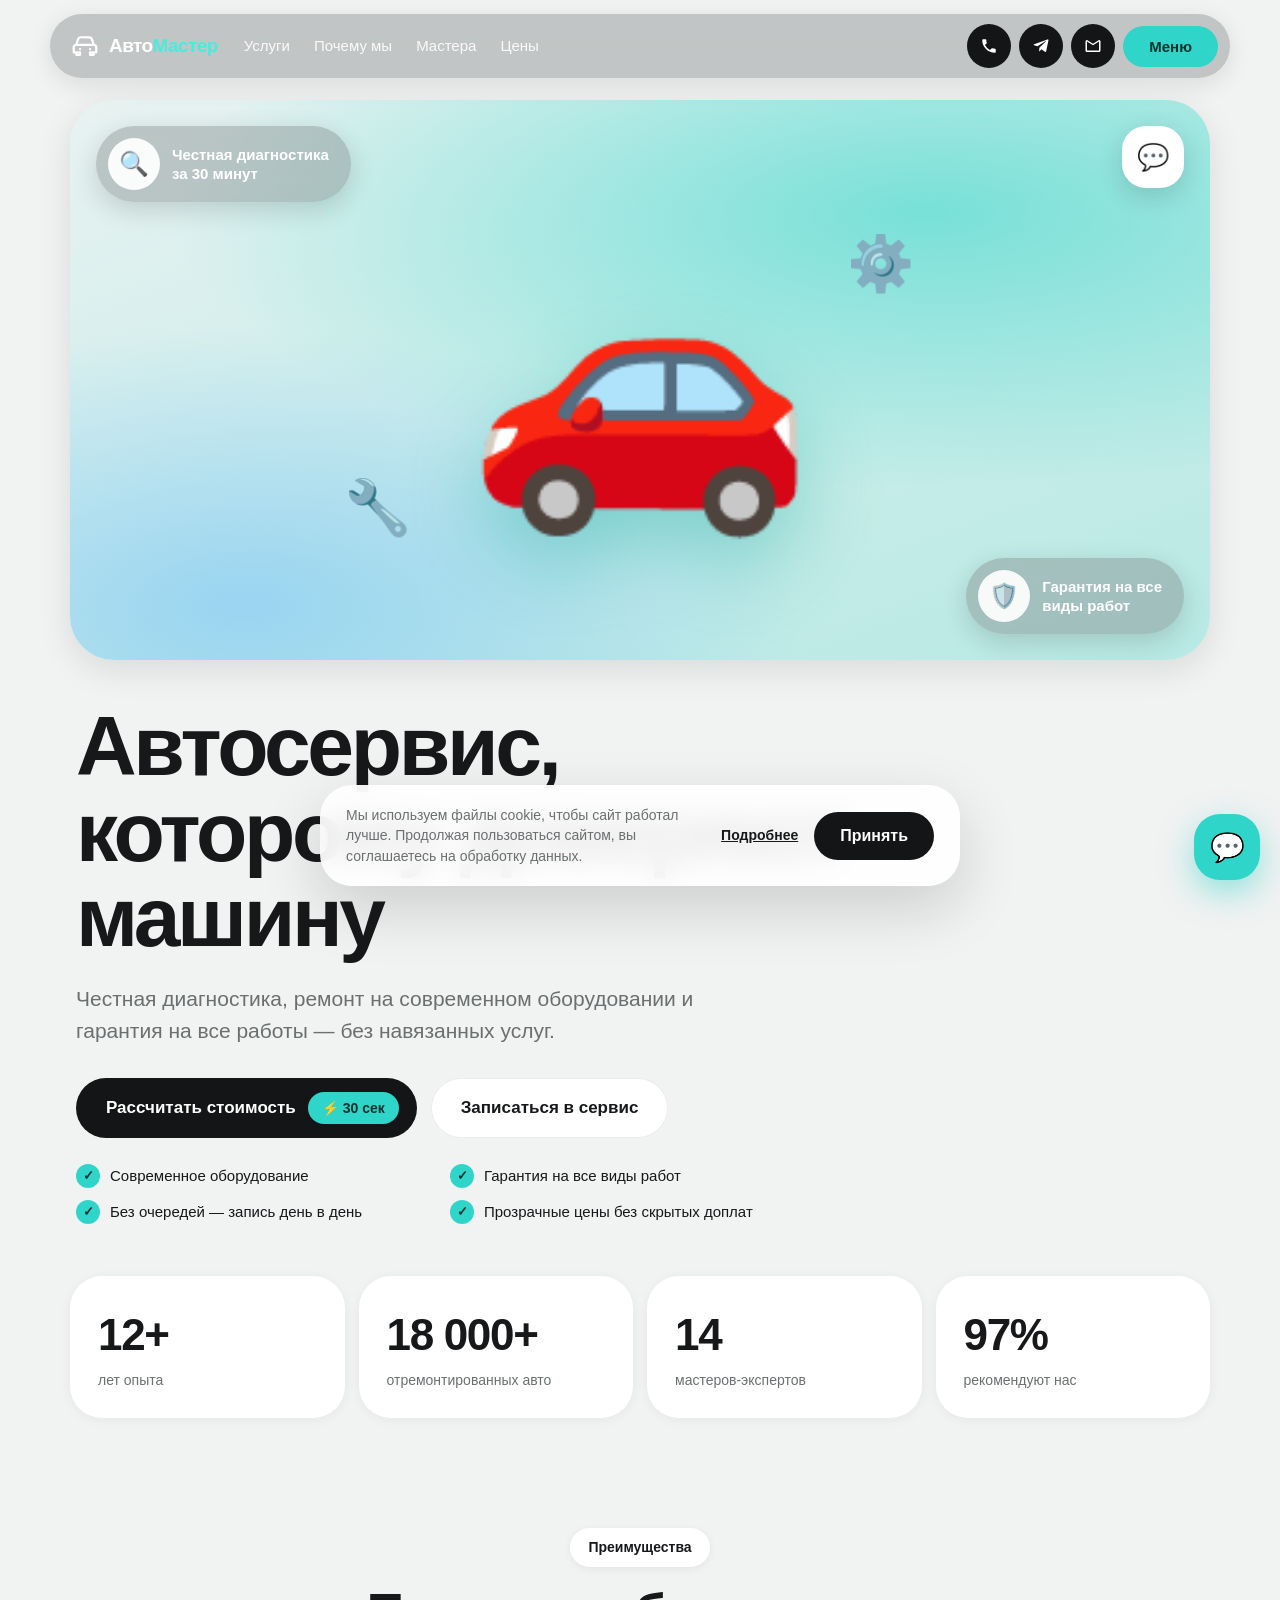
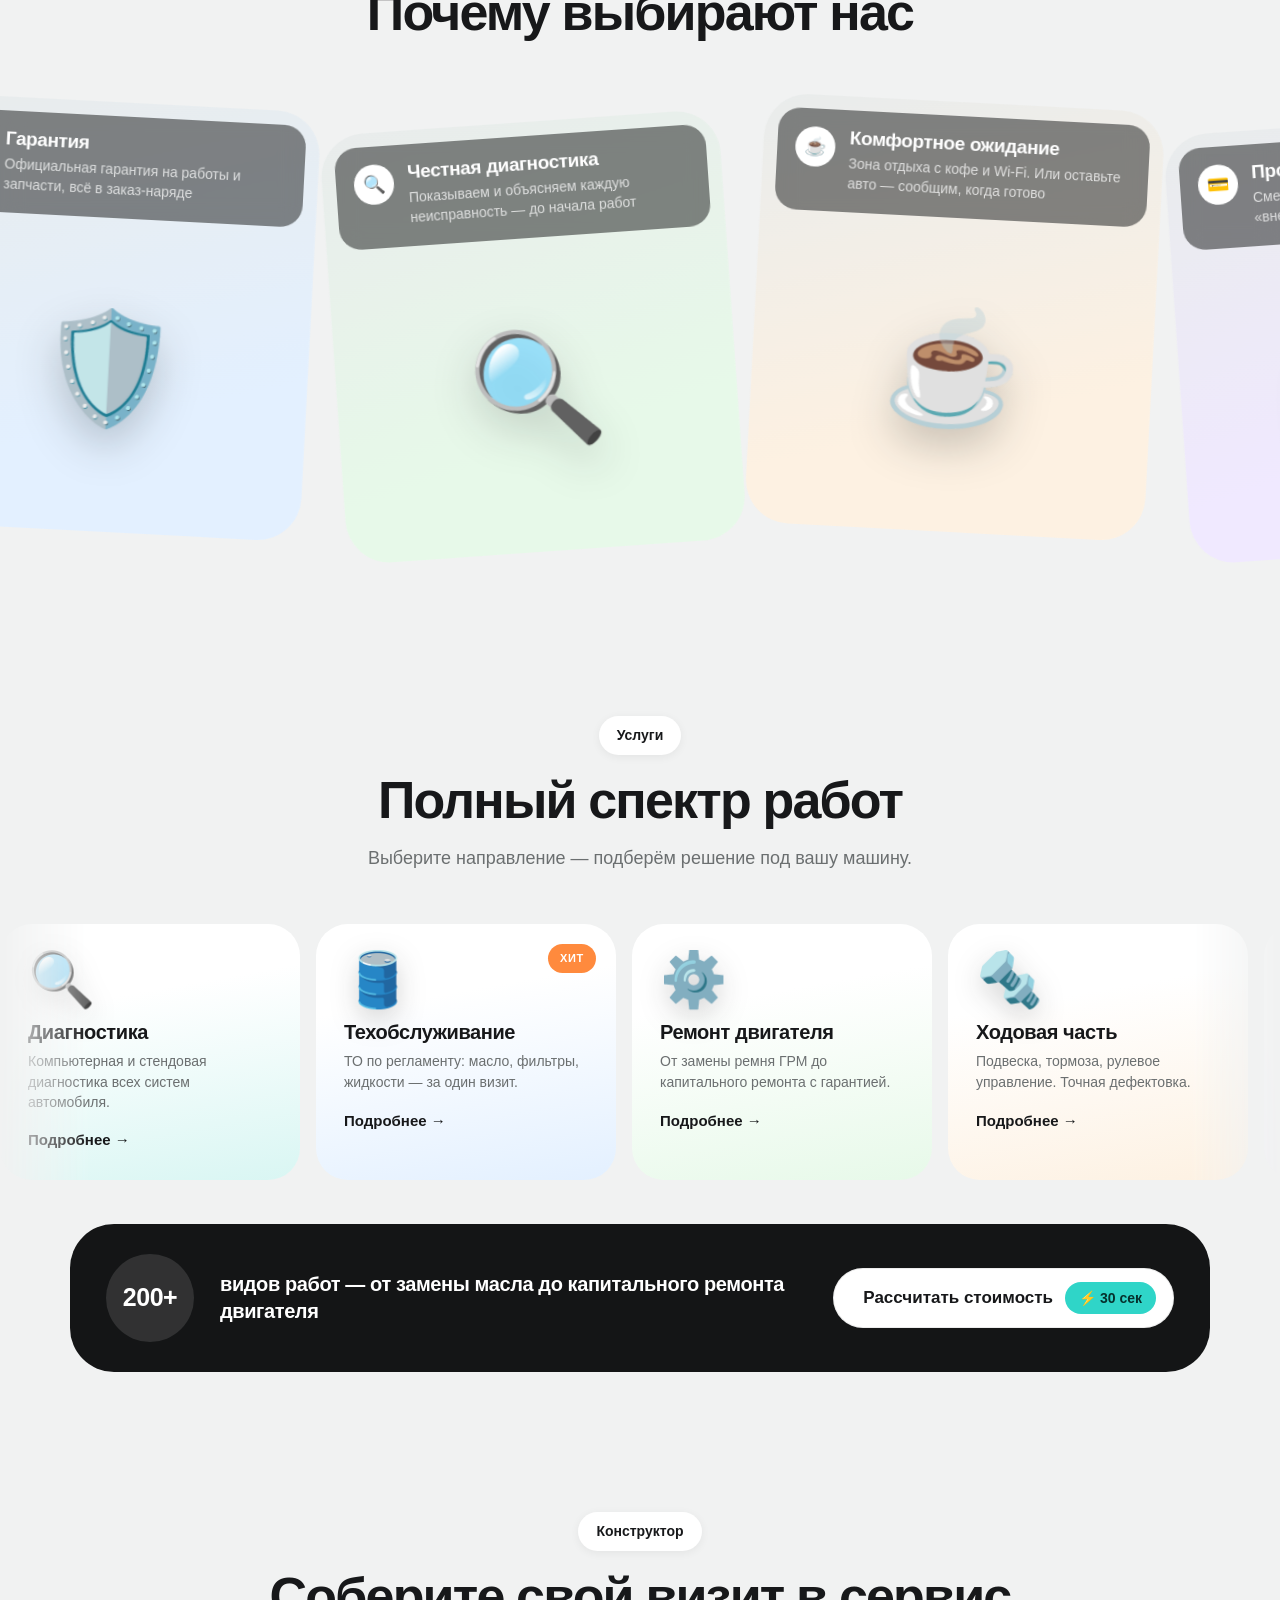
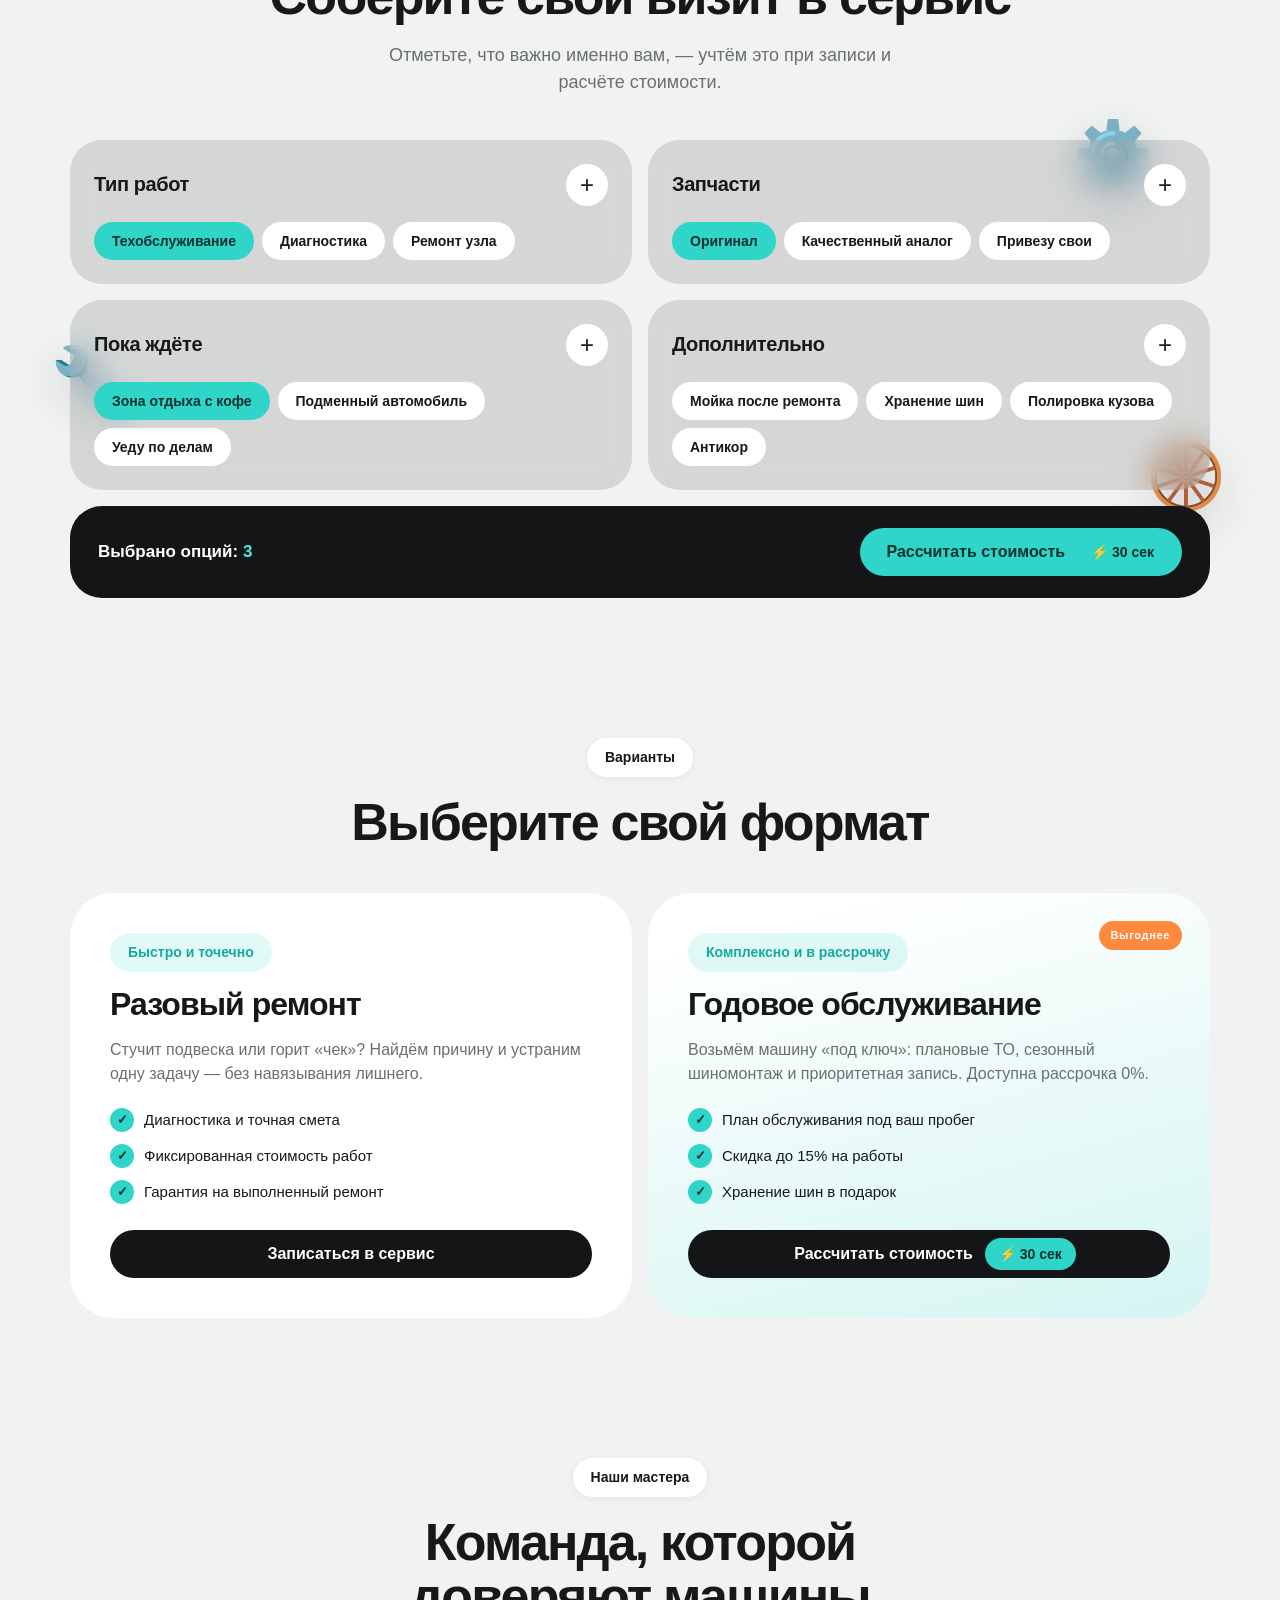
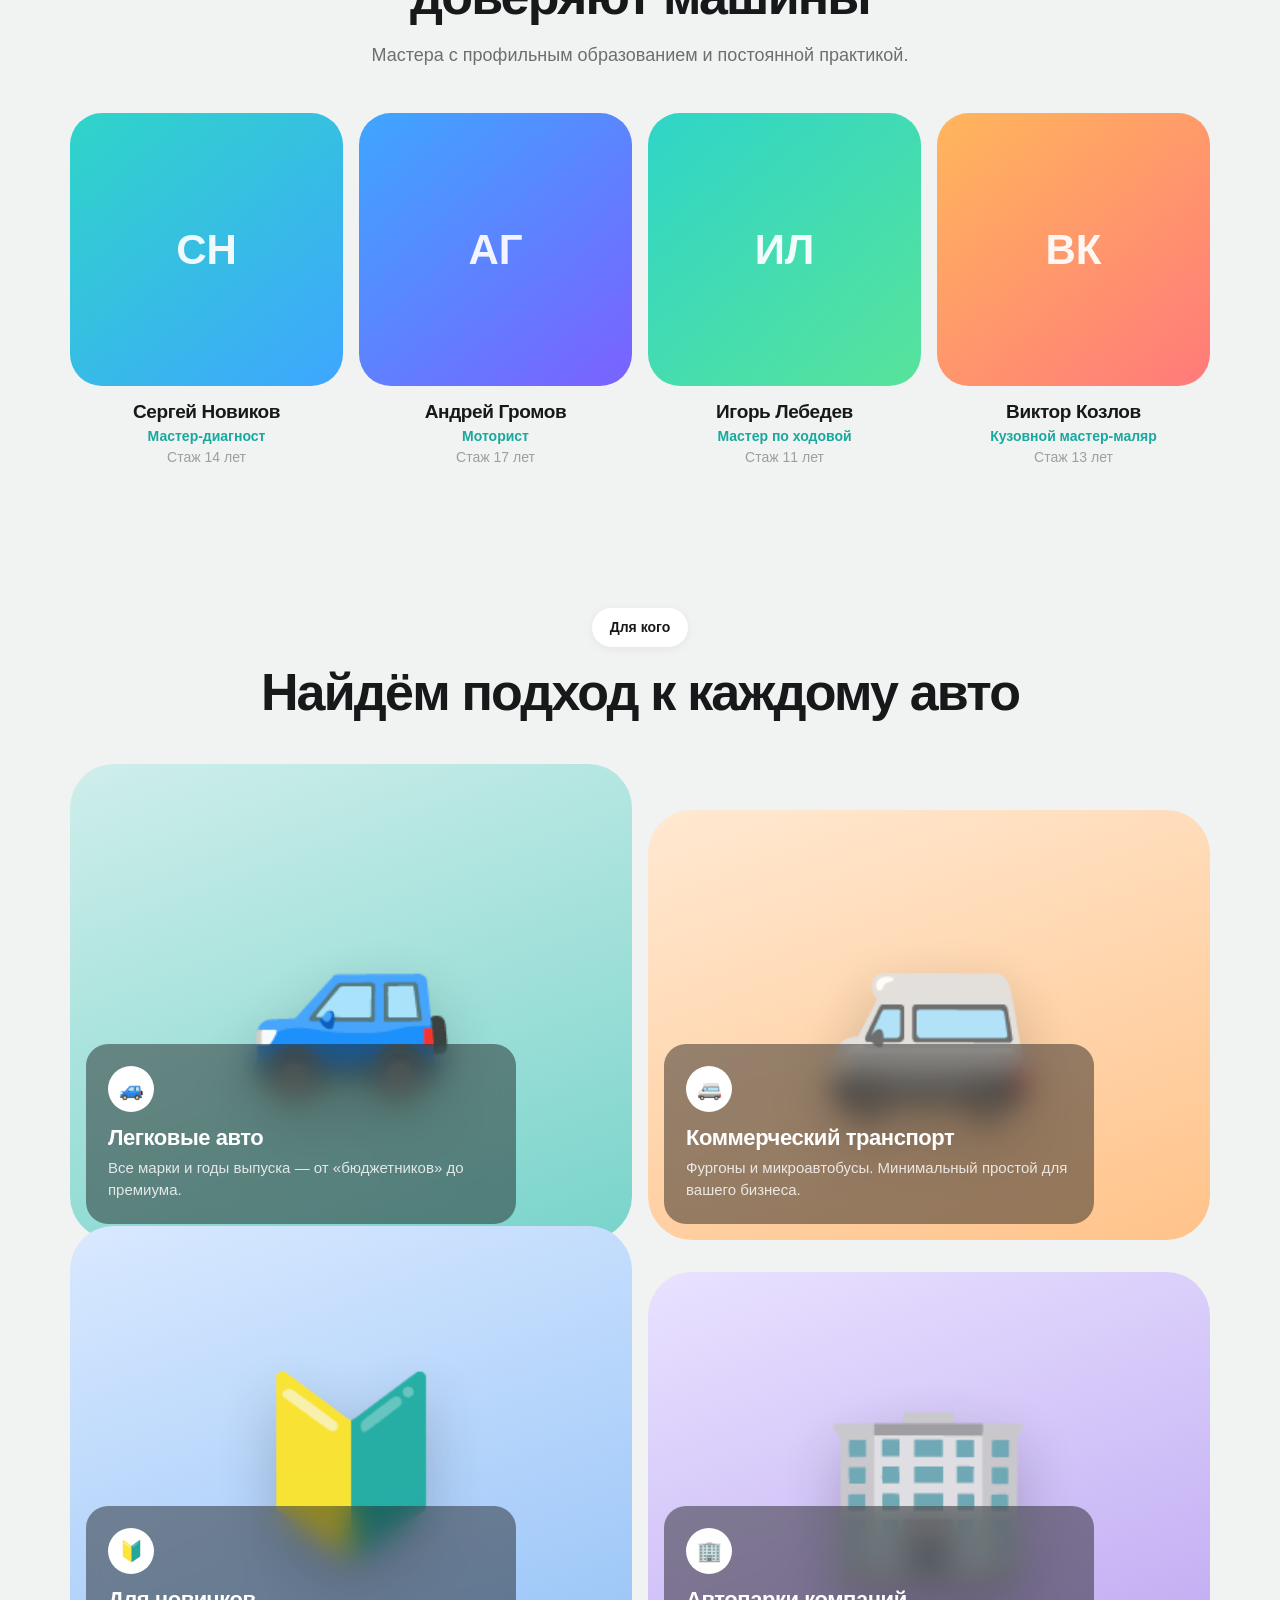
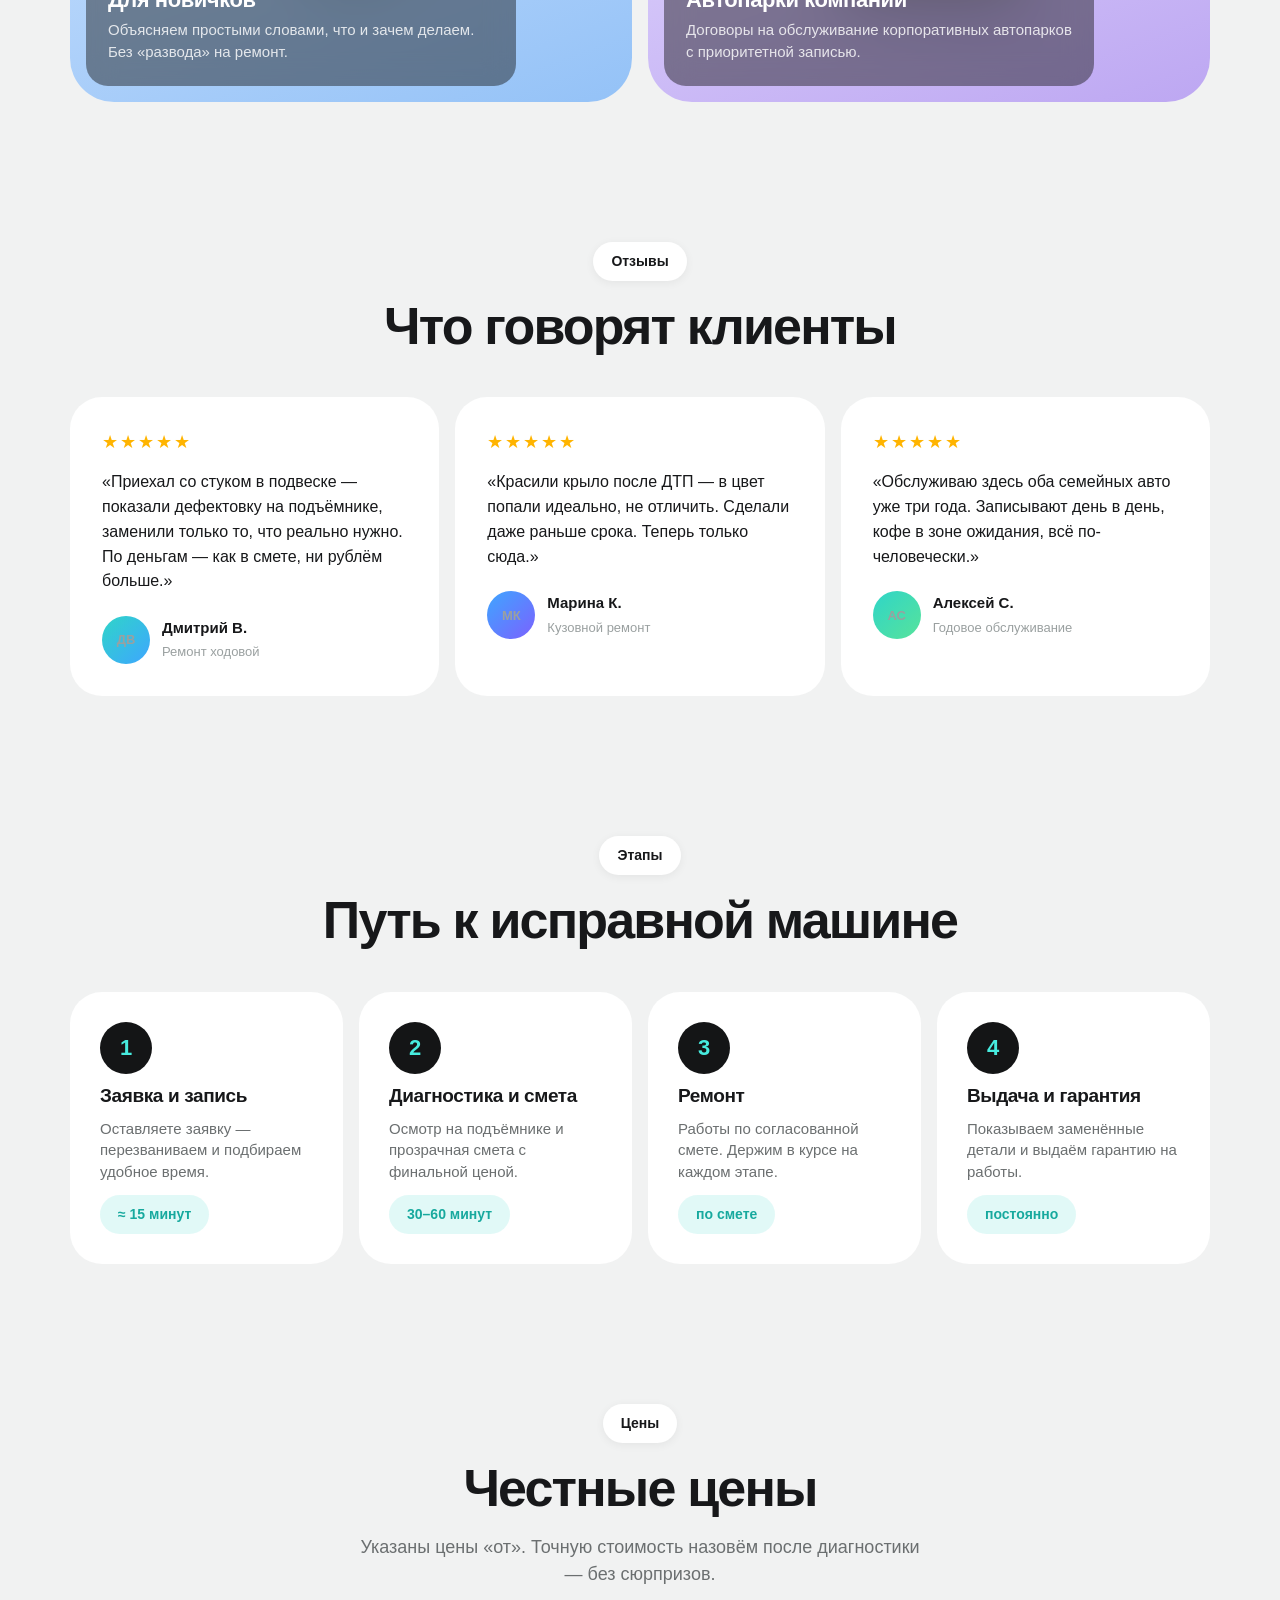
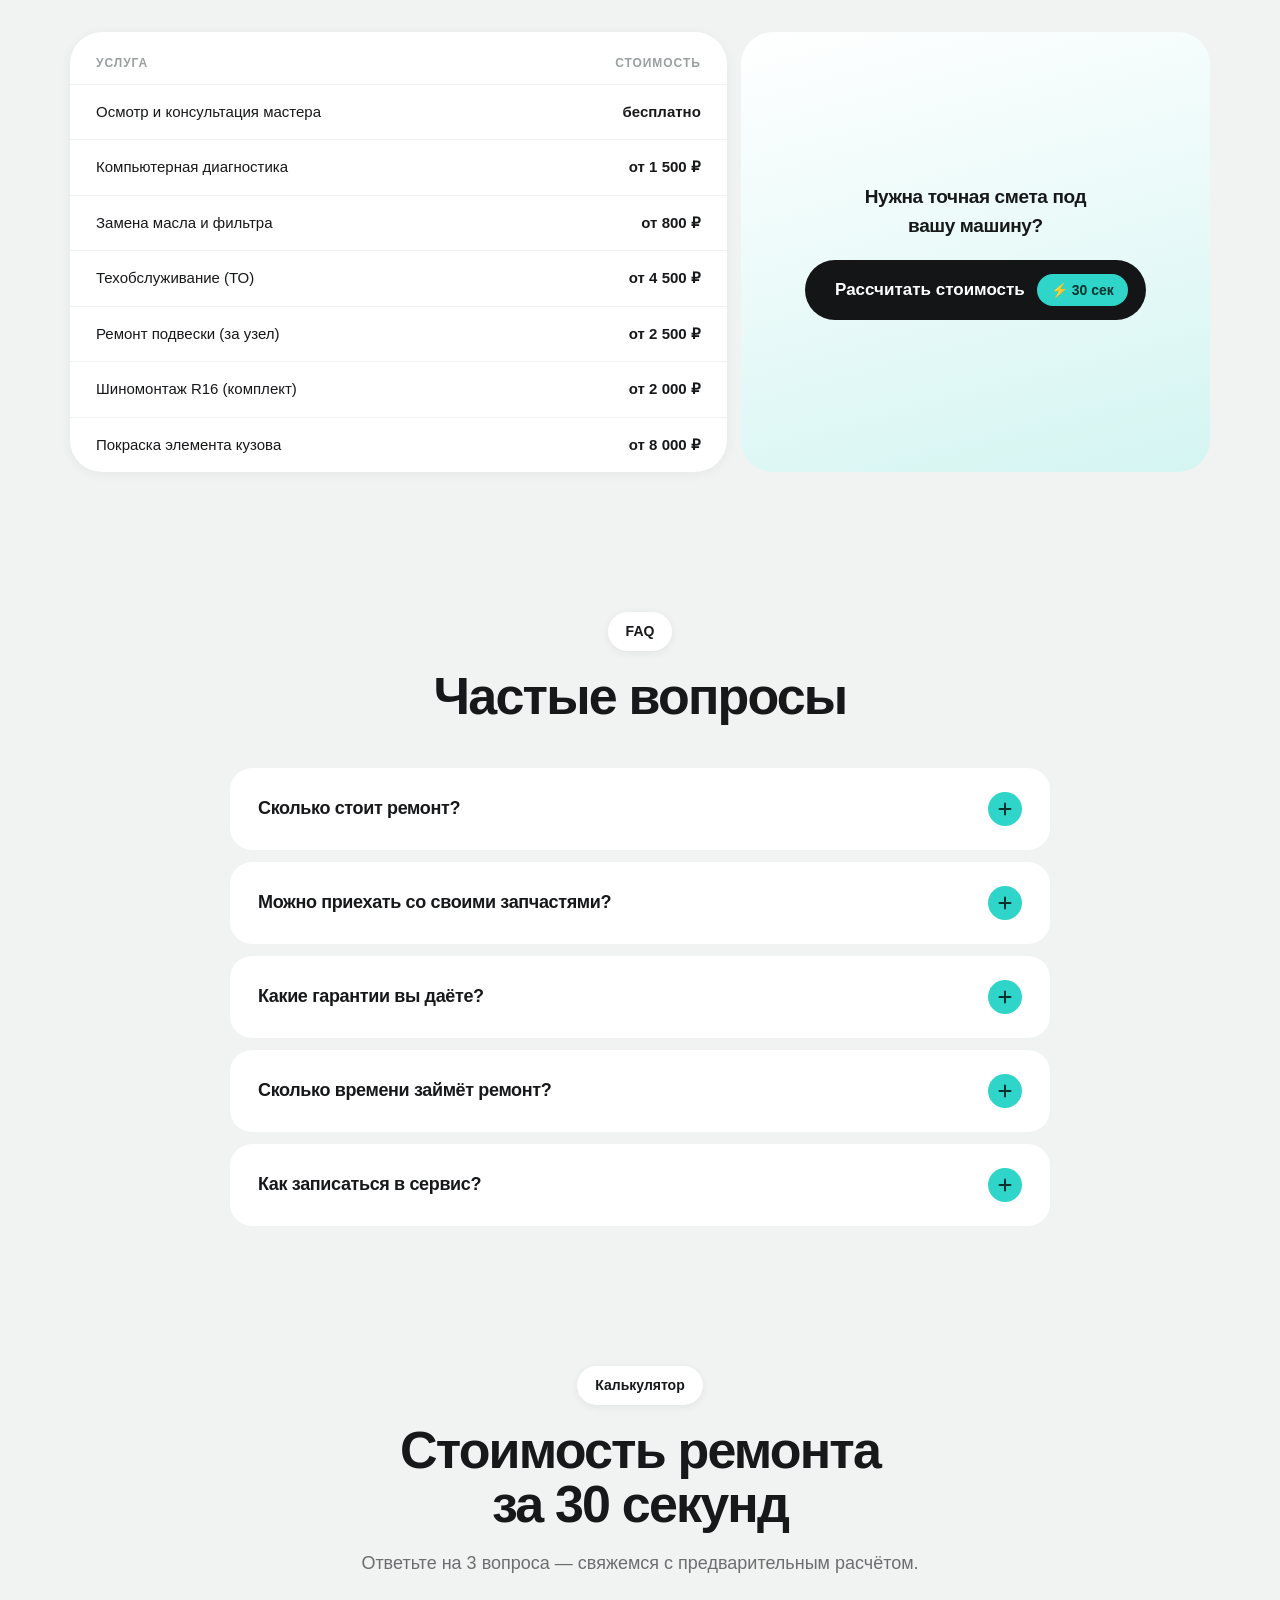
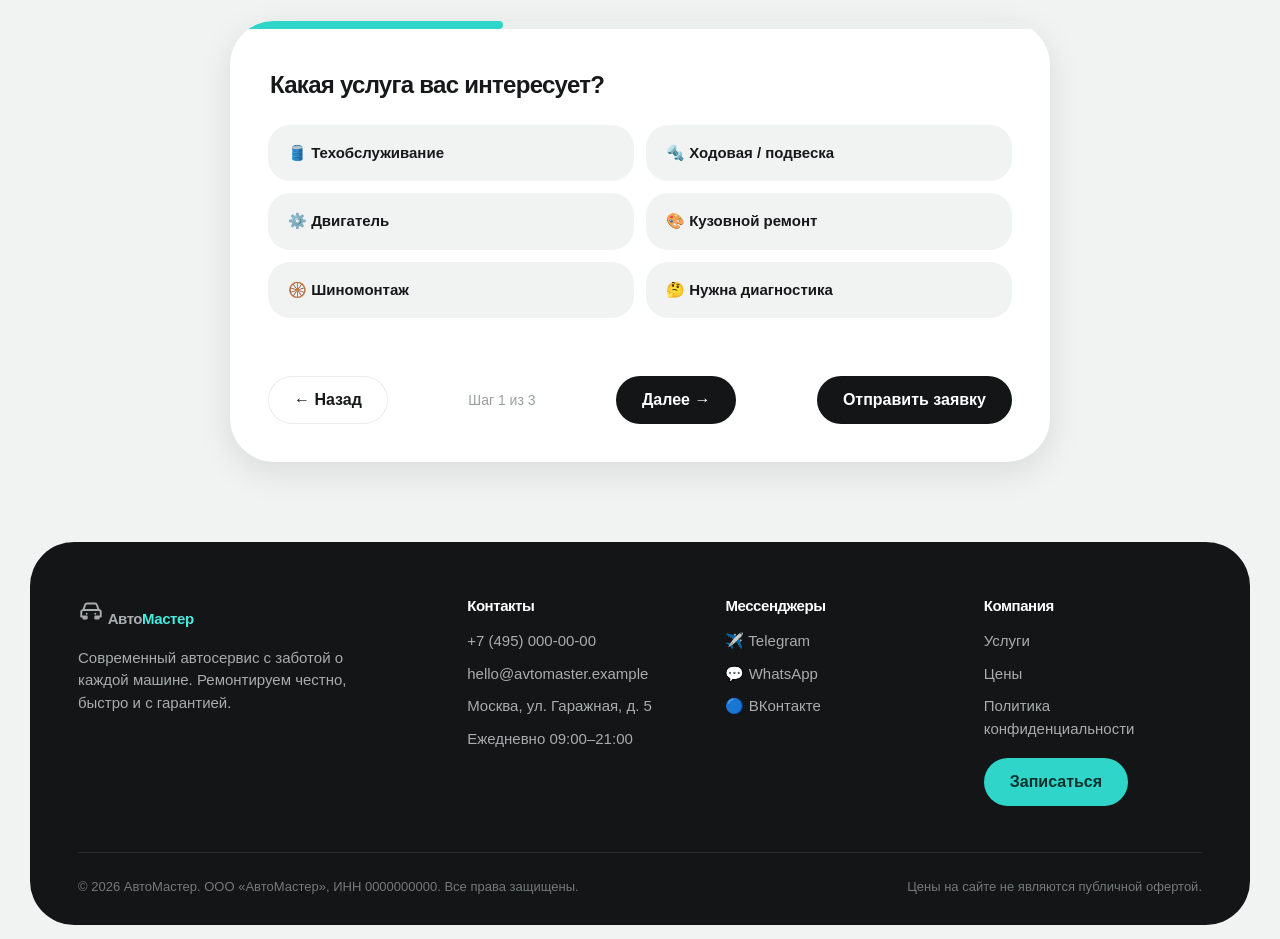
==== commit 93f3e83e: "Больше интерактива по референсу: скролл-карусель, конструктор, мозаика - «Преимущества» — горизонтал" ====
--- a/auto.html
+++ b/auto.html
@@ -152,50 +152,52 @@
       </div>
     </section>
 
-    <!-- ===================== WHY US ===================== -->
+    <!-- ===================== WHY US (scroll-driven tilted carousel) ===================== -->
     <section class="section" id="why">
       <div class="container">
         <div class="section__head reveal" data-reveal>
           <span class="chip">Преимущества</span>
           <h2 class="section__title">Почему выбирают нас</h2>
         </div>
-        <div class="grid grid--3">
-          <article class="gcard reveal" data-reveal style="--tint:#d9f6f3">
+      </div>
+      <div class="carousel reveal" data-reveal data-carousel>
+        <div class="carousel__track">
+          <article class="gcard gcard--tilt" style="--tint:#d9f6f3">
             <div class="gcard__caption">
               <span class="gcard__dot" aria-hidden="true">⚡</span>
               <div><h3>Быстрая запись</h3><p>Свободные посты день в день. Никаких недель ожидания</p></div>
             </div>
             <span class="gcard__art" aria-hidden="true">⚡</span>
           </article>
-          <article class="gcard reveal" data-reveal style="--tint:#e3f0ff">
+          <article class="gcard gcard--tilt" style="--tint:#e3f0ff">
             <div class="gcard__caption">
               <span class="gcard__dot" aria-hidden="true">🛡️</span>
               <div><h3>Гарантия</h3><p>Официальная гарантия на работы и запчасти, всё в заказ-наряде</p></div>
             </div>
             <span class="gcard__art" aria-hidden="true">🛡️</span>
           </article>
-          <article class="gcard reveal" data-reveal style="--tint:#e7f9e9">
+          <article class="gcard gcard--tilt" style="--tint:#e7f9e9">
             <div class="gcard__caption">
               <span class="gcard__dot" aria-hidden="true">🔍</span>
               <div><h3>Честная диагностика</h3><p>Показываем и объясняем каждую неисправность — до начала работ</p></div>
             </div>
             <span class="gcard__art" aria-hidden="true">🔍</span>
           </article>
-          <article class="gcard reveal" data-reveal style="--tint:#fdf1e2">
+          <article class="gcard gcard--tilt" style="--tint:#fdf1e2">
             <div class="gcard__caption">
               <span class="gcard__dot" aria-hidden="true">☕</span>
               <div><h3>Комфортное ожидание</h3><p>Зона отдыха с кофе и Wi-Fi. Или оставьте авто — сообщим, когда готово</p></div>
             </div>
             <span class="gcard__art" aria-hidden="true">☕</span>
           </article>
-          <article class="gcard reveal" data-reveal style="--tint:#f0e9ff">
+          <article class="gcard gcard--tilt" style="--tint:#f0e9ff">
             <div class="gcard__caption">
               <span class="gcard__dot" aria-hidden="true">💳</span>
               <div><h3>Прозрачные цены</h3><p>Смета до начала работ. Никаких «внезапных» доплат при выдаче</p></div>
             </div>
             <span class="gcard__art" aria-hidden="true">💳</span>
           </article>
-          <article class="gcard reveal" data-reveal style="--tint:#dff5f9">
+          <article class="gcard gcard--tilt" style="--tint:#dff5f9">
             <div class="gcard__caption">
               <span class="gcard__dot" aria-hidden="true">🔑</span>
               <div><h3>Работа «под ключ»</h3><p>От диагностики до выдачи. Запчасти подберём и привезём сами</p></div>
@@ -262,6 +264,67 @@
             <p>Проводка, стартеры, генераторы, сигнализации и мультимедиа.</p>
             <a href="#quiz" data-open-quiz class="link-arrow">Подробнее →</a>
           </article>
+        </div>
+      </div>
+
+      <div class="container">
+        <div class="banner reveal" data-reveal>
+          <span class="banner__num">200+</span>
+          <p>видов работ — от замены масла до капитального ремонта двигателя</p>
+          <button class="btn btn--white btn--xl" data-open-quiz>Рассчитать стоимость <span class="btn__pill">⚡ 30 сек</span></button>
+        </div>
+      </div>
+    </section>
+
+    <!-- ===================== CONFIGURATOR ===================== -->
+    <section class="section" id="config">
+      <div class="container">
+        <div class="section__head reveal" data-reveal>
+          <span class="chip">Конструктор</span>
+          <h2 class="section__title">Соберите свой визит в сервис</h2>
+          <p class="section__lead">Отметьте, что важно именно вам, — учтём это при записи и расчёте стоимости.</p>
+        </div>
+        <div class="config reveal" data-reveal>
+          <span class="config__float" aria-hidden="true" style="top:-34px;right:5%">⚙️</span>
+          <span class="config__float" aria-hidden="true" style="top:42%;left:-20px">🔧</span>
+          <span class="config__float" aria-hidden="true" style="bottom:16%;right:-16px">🛞</span>
+          <div class="config__panel">
+            <div class="config__head"><h3>Тип работ</h3><button type="button" class="config__plus" aria-expanded="true" aria-label="Свернуть или развернуть список опций">+</button></div>
+            <div class="config__chips">
+              <button type="button" class="config__opt is-on">Техобслуживание</button>
+              <button type="button" class="config__opt">Диагностика</button>
+              <button type="button" class="config__opt">Ремонт узла</button>
+            </div>
+          </div>
+          <div class="config__panel">
+            <div class="config__head"><h3>Запчасти</h3><button type="button" class="config__plus" aria-expanded="true" aria-label="Свернуть или развернуть список опций">+</button></div>
+            <div class="config__chips">
+              <button type="button" class="config__opt is-on">Оригинал</button>
+              <button type="button" class="config__opt">Качественный аналог</button>
+              <button type="button" class="config__opt">Привезу свои</button>
+            </div>
+          </div>
+          <div class="config__panel">
+            <div class="config__head"><h3>Пока ждёте</h3><button type="button" class="config__plus" aria-expanded="true" aria-label="Свернуть или развернуть список опций">+</button></div>
+            <div class="config__chips">
+              <button type="button" class="config__opt is-on">Зона отдыха с кофе</button>
+              <button type="button" class="config__opt">Подменный автомобиль</button>
+              <button type="button" class="config__opt">Уеду по делам</button>
+            </div>
+          </div>
+          <div class="config__panel">
+            <div class="config__head"><h3>Дополнительно</h3><button type="button" class="config__plus" aria-expanded="true" aria-label="Свернуть или развернуть список опций">+</button></div>
+            <div class="config__chips">
+              <button type="button" class="config__opt">Мойка после ремонта</button>
+              <button type="button" class="config__opt">Хранение шин</button>
+              <button type="button" class="config__opt">Полировка кузова</button>
+              <button type="button" class="config__opt">Антикор</button>
+            </div>
+          </div>
+          <div class="config__bar">
+            <p>Выбрано опций: <b id="configCount">0</b></p>
+            <button class="btn btn--accent" data-open-quiz>Рассчитать стоимость <span class="btn__pill">⚡ 30 сек</span></button>
+          </div>
         </div>
       </div>
     </section>
@@ -339,36 +402,44 @@
       </div>
     </section>
 
-    <!-- ===================== FOR WHOM ===================== -->
+    <!-- ===================== FOR WHOM (photo masonry) ===================== -->
     <section class="section" id="forwhom">
       <div class="container">
         <div class="section__head reveal" data-reveal>
           <span class="chip">Для кого</span>
           <h2 class="section__title">Найдём подход к каждому авто</h2>
         </div>
-        <div class="grid grid--4">
-          <article class="gcard gcard--mini reveal" data-reveal style="--tint:#d9f6f3">
-            <div class="gcard__caption">
-              <span class="gcard__dot" aria-hidden="true">🚙</span>
-              <div><h3>Легковые авто</h3><p>Все марки и годы выпуска — от «бюджетников» до премиума</p></div>
-            </div>
-          </article>
-          <article class="gcard gcard--mini reveal" data-reveal style="--tint:#fdf1e2">
-            <div class="gcard__caption">
-              <span class="gcard__dot" aria-hidden="true">🚐</span>
-              <div><h3>Коммерческий транспорт</h3><p>Фургоны и микроавтобусы. Минимальный простой</p></div>
-            </div>
-          </article>
-          <article class="gcard gcard--mini reveal" data-reveal style="--tint:#e3f0ff">
-            <div class="gcard__caption">
-              <span class="gcard__dot" aria-hidden="true">🔰</span>
-              <div><h3>Для новичков</h3><p>Объясняем простыми словами, что и зачем делаем</p></div>
-            </div>
-          </article>
-          <article class="gcard gcard--mini reveal" data-reveal style="--tint:#f0e9ff">
-            <div class="gcard__caption">
-              <span class="gcard__dot" aria-hidden="true">🏢</span>
-              <div><h3>Автопарки компаний</h3><p>Договоры на обслуживание корпоративных автопарков</p></div>
+        <div class="masonry">
+          <article class="pcard reveal" data-reveal style="--pbg:linear-gradient(160deg,#cfeeeb,#79d4cb)">
+            <span class="pcard__bg" aria-hidden="true">🚙</span>
+            <div class="pcard__cap">
+              <span class="pcard__cap-icon" aria-hidden="true">🚙</span>
+              <h3>Легковые авто</h3>
+              <p>Все марки и годы выпуска — от «бюджетников» до премиума.</p>
+            </div>
+          </article>
+          <article class="pcard reveal" data-reveal style="--pbg:linear-gradient(160deg,#ffe9d2,#ffc38a)">
+            <span class="pcard__bg" aria-hidden="true">🚐</span>
+            <div class="pcard__cap">
+              <span class="pcard__cap-icon" aria-hidden="true">🚐</span>
+              <h3>Коммерческий транспорт</h3>
+              <p>Фургоны и микроавтобусы. Минимальный простой для вашего бизнеса.</p>
+            </div>
+          </article>
+          <article class="pcard reveal" data-reveal style="--pbg:linear-gradient(160deg,#d9e9ff,#94c2f7)">
+            <span class="pcard__bg" aria-hidden="true">🔰</span>
+            <div class="pcard__cap">
+              <span class="pcard__cap-icon" aria-hidden="true">🔰</span>
+              <h3>Для новичков</h3>
+              <p>Объясняем простыми словами, что и зачем делаем. Без «развода» на ремонт.</p>
+            </div>
+          </article>
+          <article class="pcard reveal" data-reveal style="--pbg:linear-gradient(160deg,#e9e2ff,#bda7f2)">
+            <span class="pcard__bg" aria-hidden="true">🏢</span>
+            <div class="pcard__cap">
+              <span class="pcard__cap-icon" aria-hidden="true">🏢</span>
+              <h3>Автопарки компаний</h3>
+              <p>Договоры на обслуживание корпоративных автопарков с приоритетной записью.</p>
             </div>
           </article>
         </div>
--- a/styles.css
+++ b/styles.css
@@ -157,7 +157,7 @@
   min-height: clamp(340px, 52vw, 560px);
   box-shadow: var(--shadow);
 }
-.hero__scene { position: absolute; inset: 0; display: grid; place-items: center; }
+.hero__scene { position: absolute; inset: 0; display: grid; place-items: center; transition: transform 0.25s ease-out; }
 .hero__tooth {
   font-size: clamp(130px, 24vw, 280px); line-height: 1;
   filter: drop-shadow(0 30px 40px rgba(23,169,158,0.4));
@@ -240,8 +240,94 @@
   transition: transform 0.35s var(--ease);
 }
 .gcard:hover .gcard__art { transform: scale(1.15) rotate(-6deg); }
-.gcard--mini { min-height: auto; }
-.gcard--mini .gcard__caption { min-height: 128px; }
+/* ===================== TILTED SCROLL CAROUSEL (why us) ===================== */
+.carousel { overflow: hidden; padding: 26px 0 36px; }
+.carousel__track { display: flex; gap: 22px; padding: 0 max(24px, calc((100vw - var(--container)) / 2)); width: max-content; will-change: transform; }
+.gcard--tilt { flex: none; width: min(400px, 80vw); min-height: 430px; }
+.carousel .gcard--tilt:nth-child(odd) { transform: rotate(-4deg) translateY(12px); }
+.carousel .gcard--tilt:nth-child(even) { transform: rotate(3deg) translateY(-8px); }
+.carousel .gcard--tilt:hover { transform: rotate(0deg) scale(1.04); box-shadow: var(--shadow-lg); z-index: 2; }
+.carousel .gcard--tilt .gcard__art { font-size: 110px; }
+
+/* ===================== DARK CTA BANNER ===================== */
+.banner {
+  margin-top: 36px; background: var(--ink); color: #fff; border-radius: var(--r-xl);
+  padding: 30px 36px; display: flex; flex-wrap: wrap; align-items: center; gap: 26px;
+}
+.banner__num {
+  flex: none; width: 88px; height: 88px; border-radius: 50%;
+  background: rgba(255,255,255,0.12); display: grid; place-items: center;
+  font-size: 25px; font-weight: 800; letter-spacing: -0.02em;
+}
+.banner p { flex: 1; min-width: 240px; font-size: 20px; font-weight: 600; letter-spacing: -0.02em; line-height: 1.35; }
+
+/* ===================== CONFIGURATOR (interactive chips) ===================== */
+.config { position: relative; display: grid; grid-template-columns: 1fr 1fr; gap: 16px; }
+.config__float {
+  position: absolute; z-index: 0; font-size: 64px; pointer-events: none;
+  filter: drop-shadow(0 16px 20px rgba(20,22,22,0.22)) saturate(1.2);
+  animation: floaty 6s ease-in-out infinite;
+}
+.config__panel {
+  position: relative; z-index: 1;
+  background: rgba(150, 154, 154, 0.30);
+  backdrop-filter: blur(14px); -webkit-backdrop-filter: blur(14px);
+  border-radius: var(--r-lg); padding: 24px;
+}
+.config__head { display: flex; align-items: center; justify-content: space-between; gap: 14px; margin-bottom: 16px; }
+.config__head h3 { font-size: 20px; letter-spacing: -0.02em; }
+.config__plus {
+  flex: none; width: 42px; height: 42px; border-radius: 50%; background: #fff;
+  font-size: 24px; line-height: 1; font-weight: 500;
+  transition: transform 0.3s var(--ease);
+}
+.config__panel.is-closed .config__plus { transform: rotate(45deg); }
+.config__panel.is-closed .config__chips { display: none; }
+.config__chips { display: flex; flex-wrap: wrap; gap: 8px; }
+.config__opt {
+  background: #fff; padding: 11px 18px; border-radius: var(--r-pill);
+  font-size: 14px; font-weight: 600;
+  transition: background 0.2s, color 0.2s, transform 0.15s var(--ease);
+}
+.config__opt:hover { transform: translateY(-2px); }
+.config__opt.is-on { background: var(--accent); color: var(--accent-ink); }
+.config__bar {
+  grid-column: 1 / -1; position: relative; z-index: 1;
+  background: var(--ink); color: #fff; border-radius: var(--r-lg);
+  padding: 22px 28px; display: flex; flex-wrap: wrap; align-items: center; justify-content: space-between; gap: 18px;
+}
+.config__bar p { font-size: 17px; font-weight: 600; }
+.config__bar b { color: var(--accent-bright); font-variant-numeric: tabular-nums; }
+
+/* ===================== PHOTO MASONRY (for whom) ===================== */
+.masonry { display: grid; grid-template-columns: 1fr 1fr; gap: 16px; }
+.pcard {
+  position: relative; border-radius: var(--r-xl); overflow: hidden;
+  min-height: 430px; display: flex; align-items: flex-end; padding: 16px;
+  background: var(--pbg, linear-gradient(160deg, #cfeeeb, #8fd9d1));
+}
+.masonry .pcard:nth-child(even) { margin-top: 46px; }
+.masonry .pcard:nth-child(n+3) { margin-top: -30px; }
+.masonry .pcard:nth-child(4) { margin-top: 16px; }
+.pcard__bg {
+  position: absolute; inset: 0; display: grid; place-items: center;
+  font-size: 170px; line-height: 1; opacity: 0.9;
+  filter: drop-shadow(0 24px 30px rgba(20,22,22,0.25)) saturate(1.15);
+  transition: transform 0.5s var(--ease);
+}
+.pcard:hover .pcard__bg { transform: scale(1.1) rotate(-5deg); }
+.pcard__cap {
+  position: relative; width: min(430px, 100%);
+  background: rgba(20, 22, 22, 0.45);
+  backdrop-filter: blur(14px); -webkit-backdrop-filter: blur(14px);
+  border-radius: var(--r-md); padding: 22px; color: #fff;
+}
+.pcard__cap-icon {
+  display: grid; place-items: center; width: 46px; height: 46px; border-radius: 50%;
+  background: #fff; font-size: 20px; margin-bottom: 14px;
+}
+.pcard__cap h3 { color: #fff; font-size: 22px; letter-spacing: -0.02em; margin-bottom: 8px; }
+.pcard__cap p { color: rgba(255,255,255,0.82); font-size: 15px; line-height: 1.5; }
 
 /* ===================== SERVICES MARQUEE ===================== */
 .marquee { overflow: hidden; padding: 8px 0; -webkit-mask-image: linear-gradient(90deg, transparent, #000 7%, #000 93%, transparent); mask-image: linear-gradient(90deg, transparent, #000 7%, #000 93%, transparent); }
@@ -504,6 +590,12 @@
   .quiz__form { padding: 28px 20px; }
   .header__actions .icon-btn:nth-child(2), .header__actions .icon-btn:nth-child(3) { display: none; }
   .gcard { min-height: 280px; }
+  .config { grid-template-columns: 1fr; }
+  .config__float { display: none; }
+  .masonry { grid-template-columns: 1fr; }
+  .masonry .pcard { margin-top: 0 !important; min-height: 360px; }
+  .banner { padding: 26px; }
+  .banner .btn--xl { width: 100%; }
 }
 @media (max-width: 480px) {
   .container { padding: 0 14px; }
